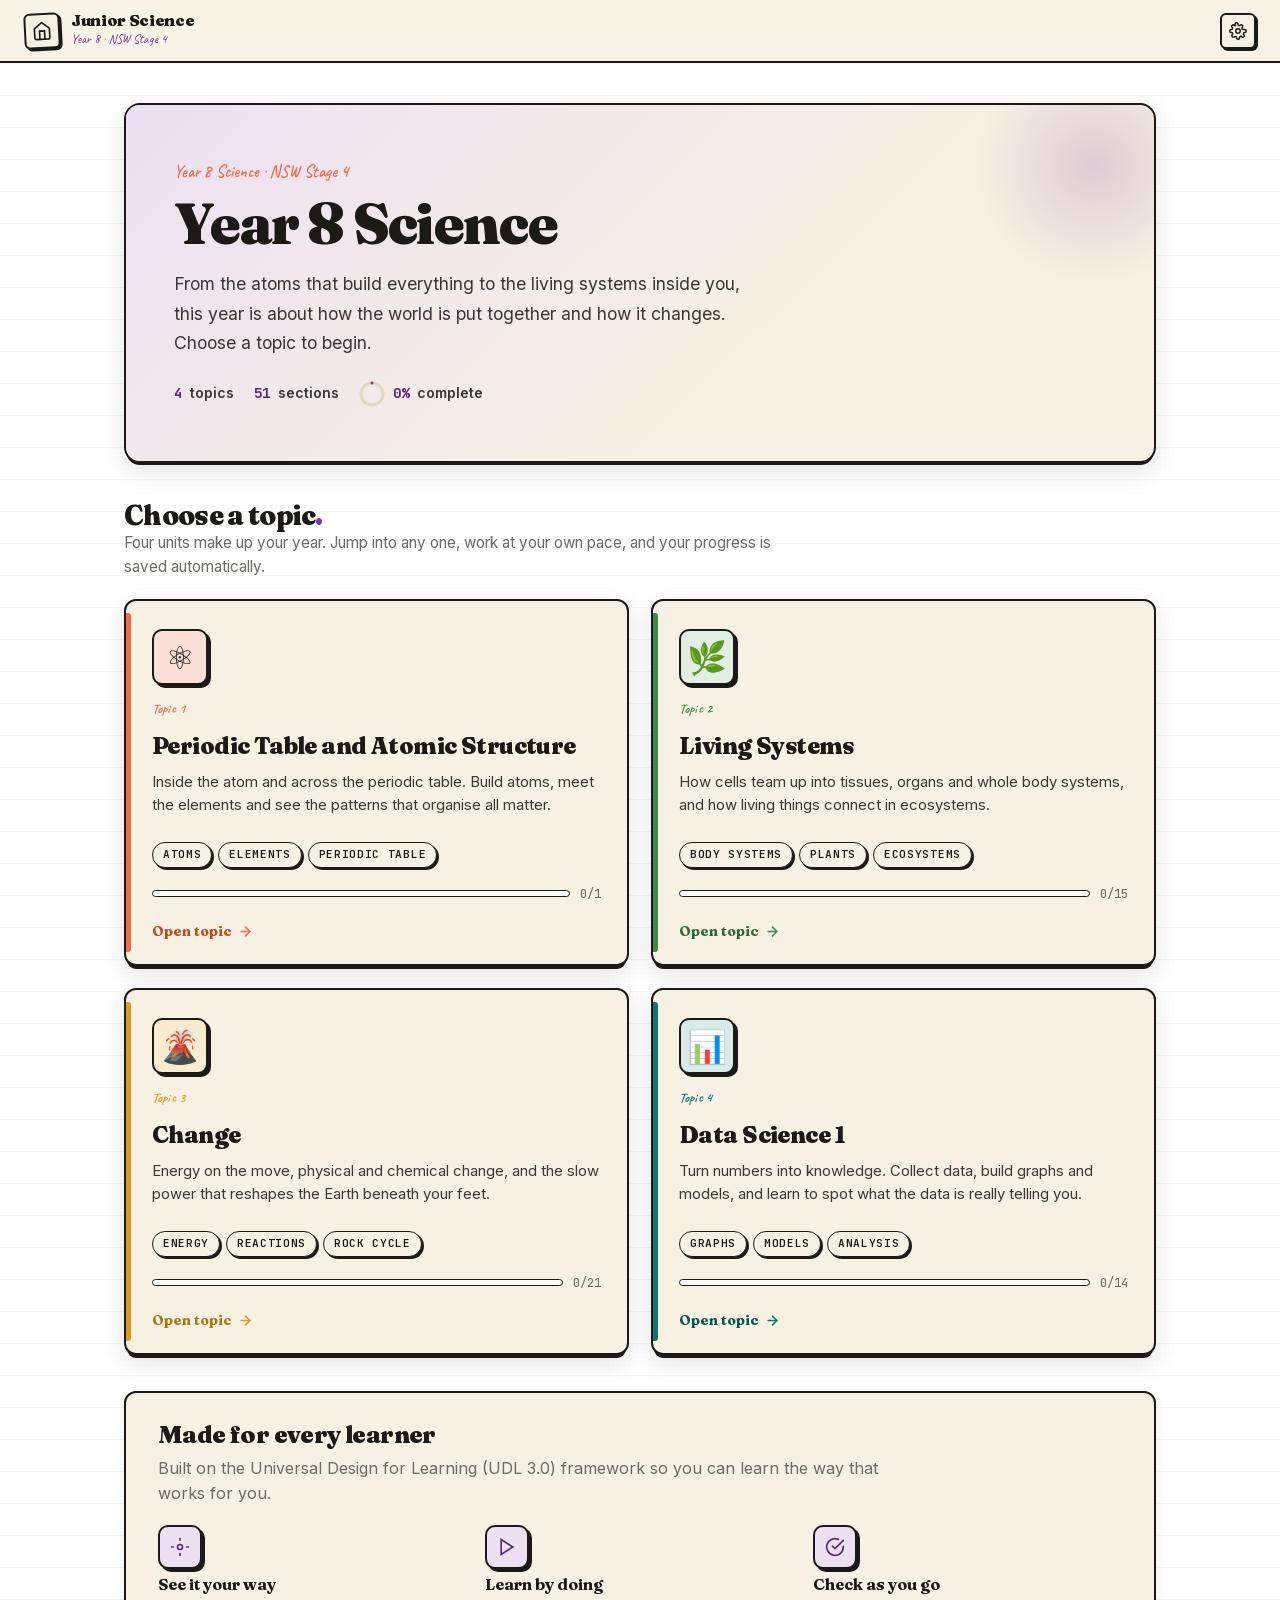
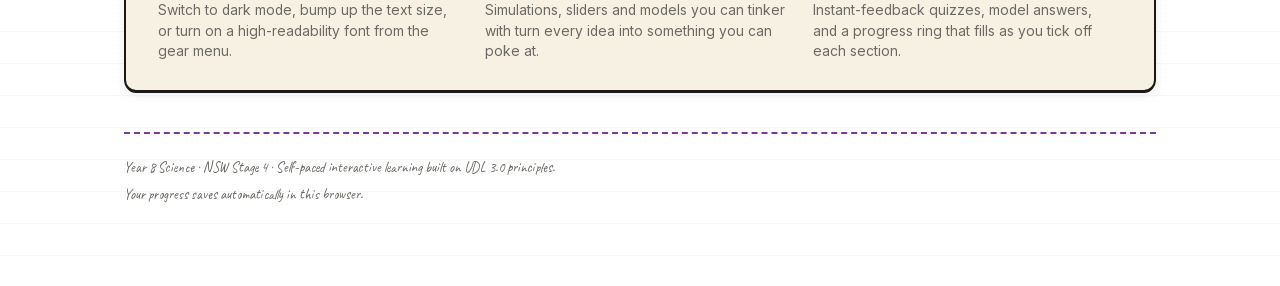
==== index.html @ d779d8b1 "Add search, end-of-topic review, progress codes, and self-hosted fonts - In-topic search (section to" ====
<!doctype html>
<html lang="en" data-theme="light" data-size="md" data-dyslexic="false">
<head>
  <meta charset="utf-8"/>
  <meta name="viewport" content="width=device-width, initial-scale=1"/>
  <title>Year 8 Science · NSW Stage 4</title>
  <meta name="description" content="Interactive Year 8 Science: Periodic Table and Atomic Structure, Living Systems, Change, and Data Science."/>
  <link rel="stylesheet" href="shared/kit.css"/>
  <link rel="stylesheet" href="shared/hub.css"/>
</head>
<body>
  <div id="root">
  <div id="__loading" style="position:fixed;inset:0;z-index:9000;display:flex;align-items:center;justify-content:center;flex-direction:column;gap:14px;background:#f7f1e3;color:#6b6a64;font-family:-apple-system,BlinkMacSystemFont,'Segoe UI',sans-serif;">
    <div class="__spin" style="width:34px;height:34px;border:3px solid #e3d9bf;border-top-color:#0f766e;border-radius:50%;animation:jsspin .8s linear infinite;"></div>
    <div style="font-size:15px;">Getting your science ready…</div>
    <style>@keyframes jsspin{to{transform:rotate(360deg)}}@media (prefers-reduced-motion:reduce){.__spin{animation:none!important}}</style>
  </div>
  </div>
  <script src="shared/vendor/react.production.min.js"></script>
  <script src="shared/vendor/react-dom.production.min.js"></script>
  <script src="shared/vendor/babel.min.js"></script>
  <script type="text/babel" src="shared/kit.jsx"></script>
  <script type="text/babel" src="shared/hub.jsx"></script>
  <script type="text/babel">
    mountYearHub({
      year: 8, stage: 4, accent: "violet",
      schoolTitle: "Junior Science", syllabus: "NSW Stage 4",
      title: "Year 8 Science",
      lede: "From the atoms that build everything to the living systems inside you, this year is about how the world is put together and how it changes. Choose a topic to begin.",
      topics: [
        { n: 1, kicker: "Topic 1", emoji: "⚛️", title: "Periodic Table and Atomic Structure", accent: "orange",
          blurb: "Inside the atom and across the periodic table. Build atoms, meet the elements and see the patterns that organise all matter.",
          tags: ["Atoms", "Elements", "Periodic table"], href: "periodic-table/",
          storageKey: "y8.periodictable", points: ["done"] },
        { n: 2, kicker: "Topic 2", emoji: "🌿", title: "Living Systems", accent: "emerald",
          blurb: "How cells team up into tissues, organs and whole body systems, and how living things connect in ecosystems.",
          tags: ["Body systems", "Plants", "Ecosystems"], href: "living-systems/",
          storageKey: "y8.livingsystems", points: ["5.1.1","5.1.2","5.1.3","5.1.4","5.1.5","5.1.6","5.2.1","5.2.2","5.3.1","5.3.2","5.3.3","5.3.4","5.3.5","5.3.6","5.4.1"] },
        { n: 3, kicker: "Topic 3", emoji: "🌋", title: "Change", accent: "amber",
          blurb: "Energy on the move, physical and chemical change, and the slow power that reshapes the Earth beneath your feet.",
          tags: ["Energy", "Reactions", "Rock cycle"], href: "change/",
          storageKey: "y8.change", points: ["7.1.1","7.1.2","7.1.3","7.1.4","7.1.5","7.1.6","7.1.7","7.2.1","7.2.2","7.2.3","7.2.4","7.3.1","7.3.2","7.3.3","7.3.4","7.3.5","7.3.6","7.3.7","7.3.8","7.3.9","7.4.1"] },
        { n: 4, kicker: "Topic 4", emoji: "📊", title: "Data Science 1", accent: "teal",
          blurb: "Turn numbers into knowledge. Collect data, build graphs and models, and learn to spot what the data is really telling you.",
          tags: ["Graphs", "Models", "Analysis"], href: "data-science/",
          storageKey: "y8.datascience", points: ["8.1.1","8.1.2","8.1.3","8.2.1","8.2.2","8.2.3","8.2.4","8.3.1","8.3.2","8.4.1","8.4.2","8.4.3","8.4.4","8.5.1"] },
      ],
    });
  </script>
  <noscript>
    <div style="position:fixed;inset:0;z-index:99998;display:flex;align-items:center;justify-content:center;text-align:center;padding:24px;background:#f7f1e3;color:#1b1a17;font-family:-apple-system,BlinkMacSystemFont,'Segoe UI',sans-serif;">
      This page needs JavaScript turned on to work. Please enable JavaScript in your browser settings and reload.
    </div>
  </noscript>
  <div id="__loadfail" style="display:none;position:fixed;inset:0;z-index:99999;align-items:center;justify-content:center;flex-direction:column;gap:10px;text-align:center;padding:24px;background:#f7f1e3;color:#1b1a17;font-family:-apple-system,BlinkMacSystemFont,'Segoe UI',sans-serif;">
    <div style="font-size:34px;">🔌</div>
    <div style="font-size:18px;font-weight:700;">This page didn't finish loading</div>
    <div style="max-width:430px;font-size:14px;color:#6b6a64;">Check your internet connection and refresh. If you're on the school network and it still won't load, let your teacher know.</div>
    <button onclick="location.reload()" style="margin-top:6px;padding:10px 18px;border-radius:999px;border:1.5px solid #1b1a17;background:#0f766e;color:#fff;font-weight:600;font-size:14px;cursor:pointer;">Refresh</button>
  </div>
  <script>
    /* If nothing has rendered into the app root after 12s (e.g. a script was
       blocked or failed to download), show a friendly failure message instead
       of a blank white screen. */
    (function(){
      setTimeout(function(){
        if(document.getElementById('__loading') && !window.__mounted){
          var f=document.getElementById('__loadfail'); if(f) f.style.display='flex';
        }
      },12000);
    })();
  </script>
</body>
</html>
---- shared/kit.css ----
/* ============================================================
   Junior Science -- Shared Topic Framework
   Design system + components for all topic apps
   Playful lab notebook aesthetic: Fraunces/Inter/Caveat,
   paper textures, sketch cards, hard offset shadows.
   UDL 3.0: themeable, resizable, dyslexia-friendly, dark mode.
   ============================================================ */

:root {
  /* Surfaces (warm paper) */
  --bg:            #ffffff;
  --bg-2:          #f3ece0;
  --paper:         #f7f1e3;
  --card:          #f7f1e3;
  --border:        #e3d9bf;
  --border-strong: #1b1a17;

  /* Ink */
  --ink:           #1b1a17;
  --ink-2:         #3a3833;
  --ink-muted:     #6b6a64;

  /* Named palette -- mapped to notebook accent families
     orange  -> coral family
     amber   -> mustard family
     teal    -> teal family
     blue    -> sky family
     purple  -> plum family
     violet  -> plum (deep/shifted)
     green   -> green family
     emerald -> green (shifted)
     pink    -> coral (light)
     red     -> warn family
     cyan    -> teal (lighter)
     lime    -> green (lighter)
     slate   -> ink/muted family */
  --orange:       #ef6b4b;  --orange-deep:  #c4471c;  --orange-soft:  #fce0d8;
  --amber:        #d99e1e;  --amber-deep:   #a8780f;  --amber-soft:   #f7ecd0;
  --teal:         #0f766e;  --teal-deep:    #0a574f;  --teal-soft:    #d9ebe8;
  --blue:         #4b7bc9;  --blue-deep:    #34589c;  --blue-soft:    #e0e8f5;
  --purple:       #7a3a9b;  --purple-deep:  #5d2a78;  --purple-soft:  #ece0f2;
  --violet:       #7a3a9b;  --violet-deep:  #5d2a78;  --violet-soft:  #ece0f2;
  --green:        #3f8a4a;  --green-deep:   #2e6837;  --green-soft:   #e0efe2;
  --emerald:      #3f8a4a;  --emerald-deep: #2e6837;  --emerald-soft: #e0efe2;
  --pink:         #ef6b4b;  --pink-deep:    #c4471c;  --pink-soft:    #fce0d8;
  --red:          #c4471c;  --red-deep:     #943310;  --red-soft:     #fce0d8;
  --cyan:         #0f766e;  --cyan-deep:    #0a574f;  --cyan-soft:    #d9ebe8;
  --lime:         #3f8a4a;  --lime-deep:    #2e6837;  --lime-soft:    #e0efe2;
  --slate:        #6b6a64;  --slate-deep:   #3a3833;  --slate-soft:   #ede4cc;

  /* Topic accent -- overridden per app via [data-accent] */
  --accent:      var(--blue);
  --accent-deep: var(--blue-deep);
  --accent-soft: var(--blue-soft);
  /* --accent-mid / --surface: referenced by content.jsx SVG interactives.
     --accent-mid is re-declared in every accent preset below so it tracks the
     active accent; this :root entry is the default fallback. */
  --accent-mid:  color-mix(in srgb, var(--accent) 55%, var(--accent-soft));
  --surface:     var(--card);

  /* Typography */
  --font-display: 'Fraunces', Georgia, serif;
  --font-body:    'Inter', system-ui, sans-serif;
  --font-hand:    'Caveat', cursive;
  --font-mono:    'JetBrains Mono', 'SF Mono', Menlo, monospace;
  --text-scale: 1;

  /* Radii */
  --r-sm: 6px; --r: 10px; --r-lg: 12px; --r-xl: 16px;

  /* Shadows -- hard offset notebook style */
  --shadow-1: 0 2px 0 -1px #1b1a17, 0 3px 10px rgba(27,26,23,0.08);
  --shadow-2: 0 4px 0 -2px #1b1a17, 0 8px 22px rgba(27,26,23,0.12);
  --shadow-3: 0 12px 0 -6px #1b1a17, 0 24px 60px rgba(0,0,0,0.30);
}

/* ---- Per-topic accent presets ---- */
[data-accent="orange"]  { --accent: var(--orange);  --accent-deep: var(--orange-deep);  --accent-soft: var(--orange-soft); }
[data-accent="amber"]   { --accent: var(--amber);   --accent-deep: var(--amber-deep);   --accent-soft: var(--amber-soft); }
[data-accent="teal"]    { --accent: var(--teal);    --accent-deep: var(--teal-deep);    --accent-soft: var(--teal-soft); }
[data-accent="blue"]    { --accent: var(--blue);    --accent-deep: var(--blue-deep);    --accent-soft: var(--blue-soft); }
[data-accent="purple"]  { --accent: var(--purple);  --accent-deep: var(--purple-deep);  --accent-soft: var(--purple-soft); }
[data-accent="violet"]  { --accent: var(--violet);  --accent-deep: var(--violet-deep);  --accent-soft: var(--violet-soft); }
[data-accent="green"]   { --accent: var(--green);   --accent-deep: var(--green-deep);   --accent-soft: var(--green-soft); }
[data-accent="emerald"] { --accent: var(--emerald); --accent-deep: var(--emerald-deep); --accent-soft: var(--emerald-soft); }
[data-accent="pink"]    { --accent: var(--pink);    --accent-deep: var(--pink-deep);    --accent-soft: var(--pink-soft); }
[data-accent="red"]     { --accent: var(--red);     --accent-deep: var(--red-deep);     --accent-soft: var(--red-soft); }
[data-accent="cyan"]    { --accent: var(--cyan);    --accent-deep: var(--cyan-deep);    --accent-soft: var(--cyan-soft); }
[data-accent="lime"]    { --accent: var(--lime);    --accent-deep: var(--lime-deep);    --accent-soft: var(--lime-soft); }

.accent-orange  { --accent: var(--orange);  --accent-deep: var(--orange-deep);  --accent-soft: var(--orange-soft); }
.accent-amber   { --accent: var(--amber);   --accent-deep: var(--amber-deep);   --accent-soft: var(--amber-soft); }
.accent-teal    { --accent: var(--teal);    --accent-deep: var(--teal-deep);    --accent-soft: var(--teal-soft); }
.accent-blue    { --accent: var(--blue);    --accent-deep: var(--blue-deep);    --accent-soft: var(--blue-soft); }
.accent-purple  { --accent: var(--purple);  --accent-deep: var(--purple-deep);  --accent-soft: var(--purple-soft); }
.accent-violet  { --accent: var(--violet);  --accent-deep: var(--violet-deep);  --accent-soft: var(--violet-soft); }
.accent-green   { --accent: var(--green);   --accent-deep: var(--green-deep);   --accent-soft: var(--green-soft); }
.accent-emerald { --accent: var(--emerald); --accent-deep: var(--emerald-deep); --accent-soft: var(--emerald-soft); }
.accent-pink    { --accent: var(--pink);    --accent-deep: var(--pink-deep);    --accent-soft: var(--pink-soft); }
.accent-red     { --accent: var(--red);     --accent-deep: var(--red-deep);     --accent-soft: var(--red-soft); }
.accent-cyan    { --accent: var(--cyan);    --accent-deep: var(--cyan-deep);    --accent-soft: var(--cyan-soft); }
.accent-lime    { --accent: var(--lime);    --accent-deep: var(--lime-deep);    --accent-soft: var(--lime-soft); }
.accent-slate   { --accent: var(--slate);   --accent-deep: var(--slate-deep);   --accent-soft: var(--slate-soft); }

/* --accent-mid per accent: a mid tone between accent and accent-soft.
   Re-declared per accent so SVG interactives (var(--accent-mid)) track the
   active topic/section accent rather than the default. */
[data-accent="orange"],  .accent-orange  { --accent-mid: color-mix(in srgb, var(--orange) 55%,  var(--orange-soft)  45%); }
[data-accent="amber"],   .accent-amber   { --accent-mid: color-mix(in srgb, var(--amber) 55%,   var(--amber-soft)   45%); }
[data-accent="teal"],    .accent-teal    { --accent-mid: color-mix(in srgb, var(--teal) 55%,    var(--teal-soft)    45%); }
[data-accent="blue"],    .accent-blue    { --accent-mid: color-mix(in srgb, var(--blue) 55%,    var(--blue-soft)    45%); }
[data-accent="purple"],  .accent-purple  { --accent-mid: color-mix(in srgb, var(--purple) 55%,  var(--purple-soft)  45%); }
[data-accent="violet"],  .accent-violet  { --accent-mid: color-mix(in srgb, var(--violet) 55%,  var(--violet-soft)  45%); }
[data-accent="green"],   .accent-green   { --accent-mid: color-mix(in srgb, var(--green) 55%,   var(--green-soft)   45%); }
[data-accent="emerald"], .accent-emerald { --accent-mid: color-mix(in srgb, var(--emerald) 55%, var(--emerald-soft) 45%); }
[data-accent="pink"],    .accent-pink    { --accent-mid: color-mix(in srgb, var(--pink) 55%,    var(--pink-soft)    45%); }
[data-accent="red"],     .accent-red     { --accent-mid: color-mix(in srgb, var(--red) 55%,     var(--red-soft)     45%); }
[data-accent="cyan"],    .accent-cyan    { --accent-mid: color-mix(in srgb, var(--cyan) 55%,    var(--cyan-soft)    45%); }
[data-accent="lime"],    .accent-lime    { --accent-mid: color-mix(in srgb, var(--lime) 55%,    var(--lime-soft)    45%); }
[data-accent="slate"],   .accent-slate   { --accent-mid: color-mix(in srgb, var(--slate) 55%,   var(--slate-soft)   45%); }

/* ---- Dark mode (warm, not blue-grey) ---- */
[data-theme="dark"] {
  --bg:            #211d17;
  --bg-2:          #2a2620;
  --paper:         #2f2a22;
  --card:          #2f2a22;
  --border:        #463f33;
  --border-strong: #f3ecdd;
  --ink:           #f3ecdd;
  --ink-2:         #d9d0bf;
  --ink-muted:     #a59c8a;
  --shadow-1: 0 2px 0 -1px rgba(0,0,0,0.5), 0 3px 10px rgba(0,0,0,0.4);
  --shadow-2: 0 4px 0 -2px rgba(0,0,0,0.5), 0 8px 22px rgba(0,0,0,0.5);
  --shadow-3: 0 12px 0 -6px rgba(0,0,0,0.5), 0 24px 60px rgba(0,0,0,0.55);
}

/* ---- Text size (UDL) ---- */
[data-size="sm"] { --text-scale: 0.92; }
[data-size="md"] { --text-scale: 1; }
[data-size="lg"] { --text-scale: 1.14; }
[data-size="xl"] { --text-scale: 1.28; }

/* ---- Dyslexia-friendly font (UDL) ---- */
[data-dyslexic="true"] {
  --font-body:    "Atkinson Hyperlegible", "Verdana", system-ui, sans-serif;
  --font-display: "Atkinson Hyperlegible", "Verdana", system-ui, sans-serif;
}

/* ============================================================ Base */
* { box-sizing: border-box; }
html, body {
  margin: 0; padding: 0;
  background-color: var(--bg);
  background-image:
    radial-gradient(circle at 0 0, rgba(0,0,0,0.025) 1px, transparent 1.5px),
    repeating-linear-gradient(0deg, rgba(15,118,110,0.05) 0 1px, transparent 1px 32px);
  background-size: 4px 4px, 100% 32px;
  color: var(--ink);
  font-family: var(--font-body);
  font-size: calc(16px * var(--text-scale));
  line-height: 1.6;
  -webkit-font-smoothing: antialiased;
  text-rendering: optimizeLegibility;
}
h1,h2,h3,h4 { font-family: var(--font-display); font-weight: 700; line-height: 1.18; letter-spacing: -0.02em; margin: 0; }
h1 { font-size: 2.5em; font-weight: 800; } h2 { font-size: 1.9em; } h3 { font-size: 1.35em; }
h4 { font-size: 1.08em; font-family: var(--font-body); font-weight: 700; letter-spacing: 0; }
p { margin: 0 0 0.85em; max-width: 72ch; text-wrap: pretty; }
a { color: var(--accent-deep); }
button { font-family: inherit; font-size: inherit; cursor: pointer; }
code, .mono { font-family: var(--font-mono); }
.formula { font-family: var(--font-mono); font-weight: 600; }
.formula sub, sub.f { font-size: 0.7em; }
img { max-width: 100%; }
::selection { background: var(--accent-soft); color: var(--ink); }
:focus-visible { outline: 2.5px solid var(--accent); outline-offset: 2px; border-radius: 4px; }

/* ============================================================ App shell (topbar layout) */
.app { min-height: 100vh; display: flex; flex-direction: column; }

.topbar {
  position: sticky; top: 0; z-index: 40;
  display: flex; align-items: center; gap: 16px;
  padding: 10px 22px;
  background: var(--bg);
  border-bottom: 1.5px solid var(--ink);
}
.brand { display: flex; align-items: center; gap: 11px; }
.brand-mark {
  width: 38px; height: 38px;
  border-radius: 8px;
  border: 2px solid var(--ink);
  display: flex; align-items: center; justify-content: center;
  background: #d99e1e;
  color: var(--ink);
  font-family: var(--font-display);
  font-weight: 800;
  flex-shrink: 0;
  transform: rotate(-3deg);
  transition: transform 140ms cubic-bezier(.34,1.56,.5,1);
}
.brand-mark:hover { transform: rotate(-6deg) scale(1.06); }
.brand-title { font-family: var(--font-display); font-size: 1.12rem; font-weight: 700; line-height: 1.05; }
.brand-sub { font-family: var(--font-hand); font-size: 0.95rem; color: #ef6b4b; letter-spacing: 0; text-transform: none; }

.tabs { display: flex; gap: 4px; align-items: center; flex: 1; overflow-x: auto; scrollbar-width: none; }
.tabs::-webkit-scrollbar { display: none; }
.tab {
  display: flex; align-items: center; gap: 7px;
  padding: 7px 13px; border-radius: 999px; border: 1px solid transparent;
  background: transparent; color: var(--ink-2); white-space: nowrap;
  font-size: 0.86rem; font-weight: 500; transition: all 120ms;
}
.tab:hover { background: var(--bg-2); color: var(--ink); }
.tab.active {
  background: var(--card); color: var(--ink);
  box-shadow: var(--shadow-1);
  border: 1.5px solid var(--ink);
  font-weight: 600;
}
.tab .tab-id { font-family: var(--font-mono); font-size: 0.72rem; opacity: 0.7; }
.tab.active .tab-id { color: var(--accent-deep); opacity: 1; }
.tab .tab-progress { font-size: 0.68rem; font-variant-numeric: tabular-nums; color: var(--ink-muted); background: var(--bg-2); padding: 1px 6px; border-radius: 6px; }

.topbar-actions { display: flex; align-items: center; gap: 8px; position: relative; }
.icon-btn {
  width: 38px; height: 38px; border-radius: 10px; border: 1.5px solid var(--ink);
  background: var(--card); color: var(--ink-2);
  display: flex; align-items: center; justify-content: center; transition: all 120ms;
}
.icon-btn:hover { color: var(--ink); box-shadow: var(--shadow-1); transform: translateY(-1px); }

.progress-chip { display: flex; align-items: center; gap: 7px; padding: 4px 10px 4px 5px; border-radius: 999px; background: var(--card); border: 1.5px solid var(--ink); }
.progress-ring { display: flex; }
.progress-text { font-size: 0.78rem; font-weight: 600; font-variant-numeric: tabular-nums; color: var(--ink-2); }

/* Settings popover */
.settings-pop {
  position: absolute; top: calc(100% + 10px); right: 0; z-index: 60;
  background: var(--card);
  border: 2px solid var(--ink);
  border-radius: var(--r-lg);
  box-shadow: var(--shadow-3);
  padding: 14px; width: 290px;
  display: flex; flex-direction: column; gap: 12px;
}
.settings-row { display: flex; align-items: center; justify-content: space-between; gap: 10px; }
.settings-row > label { font-size: 0.86rem; color: var(--ink-2); font-weight: 500; }
.seg { display: flex; gap: 2px; background: var(--bg-2); padding: 3px; border-radius: 999px; }
.seg button { border: none; background: transparent; color: var(--ink-2); padding: 5px 11px; border-radius: 999px; font-size: 0.82rem; font-weight: 600; }
.seg button.on { background: var(--card); color: var(--ink); box-shadow: var(--shadow-1); }
.ghost-btn { border: 1.5px solid var(--ink); background: var(--card); color: var(--ink-2); padding: 6px 12px; border-radius: var(--r-sm); font-weight: 600; font-size: 0.82rem; }
.ghost-btn:hover { color: var(--ink); }
.danger-btn { border: 1px solid var(--red-soft); background: var(--red-soft); color: var(--red-deep); padding: 6px 12px; border-radius: var(--r-sm); font-weight: 600; font-size: 0.82rem; }

/* Mobile menu */
.mobile-only { display: none; }
.mobile-drawer { position: fixed; inset: 0; z-index: 70; background: rgba(27,26,23,0.45); display: flex; justify-content: flex-end; }
.mobile-drawer-inner { width: min(320px, 84vw); background: var(--bg); height: 100%; padding: 18px; display: flex; flex-direction: column; gap: 6px; overflow-y: auto; box-shadow: var(--shadow-3); }
.mobile-tab { display: flex; align-items: center; gap: 10px; padding: 12px 14px; border-radius: 12px; border: 1.5px solid var(--ink); background: var(--card); color: var(--ink-2); text-align: left; font-weight: 600; }
.mobile-tab.active { border-color: var(--accent); color: var(--ink); }
.mobile-tab .tab-id { font-family: var(--font-mono); font-size: 0.78rem; color: var(--accent-deep); }
.mobile-tab .tab-label { flex: 1; }

/* ============================================================ Main / content */
.main-scroll { flex: 1; }
.content-wrap { max-width: 1000px; margin: 0 auto; padding: 28px 24px 80px; }

/* ============================================================ Topic header */
.topic-head {
  position: relative; overflow: hidden;
  background: var(--card);
  border: 2px solid var(--ink);
  border-radius: var(--r-lg);
  box-shadow: var(--shadow-2);
  padding: 32px 36px; margin-bottom: 28px;
}
.topic-head::after { content: none; }
.topic-head .eyebrow {
  font-family: var(--font-hand);
  font-size: 1.3rem;
  letter-spacing: 0;
  text-transform: none;
  color: #ef6b4b;
  font-weight: 700;
}
.topic-head h1 { margin: 6px 0 10px; max-width: 20ch; position: relative; font-weight: 800; }
.topic-head .lead { font-size: 1.12rem; color: var(--ink-2); max-width: 60ch; position: relative; }

/* ============================================================ Dot points (lesson sections) */
.dot-point {
  background: var(--card);
  border: 2px solid var(--ink);
  border-radius: var(--r-lg);
  padding: 26px 30px; margin-bottom: 22px;
  box-shadow: var(--shadow-2);
  scroll-margin-top: 84px;
}
.dp-header { display: flex; align-items: flex-start; gap: 14px; padding-bottom: 14px; margin-bottom: 16px; border-bottom: 1px solid var(--border); }
.dp-id { font-family: var(--font-mono); font-size: 0.82rem; font-weight: 600; color: var(--accent-deep); background: var(--accent-soft); padding: 4px 9px; border-radius: 8px; flex-shrink: 0; margin-top: 4px; }
.dp-title { flex: 1; font-size: 1.3rem; }
.dp-check {
  width: 30px; height: 30px; border-radius: 50%;
  border: 2px solid var(--border-strong);
  background: var(--card); color: white;
  display: flex; align-items: center; justify-content: center; flex-shrink: 0;
  transition: all 140ms cubic-bezier(.34,1.56,.5,1);
}
.dp-check:hover { border-color: var(--accent); transform: scale(1.08); }
.dp-check.done { background: var(--green); border-color: var(--ink); }
.dp-body > *:last-child { margin-bottom: 0; }

/* ============================================================ Callouts */
.callout {
  background: var(--card);
  border: 2px solid var(--ink);
  border-left: 8px solid var(--ink);
  border-radius: 0 var(--r) var(--r) 0;
  box-shadow: var(--shadow-1);
  padding: 14px 18px; margin: 16px 0;
}
.callout h4 {
  margin: 0 0 4px;
  font-family: var(--font-hand);
  font-size: 1.15rem;
  color: var(--ink);
}
.callout.tip {
  border-color: var(--teal-deep);
  border-left-color: var(--teal-deep);
  background: var(--teal-soft);
}
.callout.tip h4 { color: var(--teal-deep); }
.callout.warn {
  border-color: var(--orange-deep);
  border-left-color: var(--orange-deep);
  background: var(--orange-soft);
}
.callout.warn h4 { color: var(--orange-deep); }
.callout.fact {
  border-color: var(--purple-deep);
  border-left-color: var(--purple-deep);
  background: var(--purple-soft);
}
.callout.fact h4 { color: var(--purple-deep); }
.callout.key {
  border-color: var(--accent-deep);
  border-left-color: var(--accent-deep);
  background: var(--accent-soft);
}
.callout.key h4 { color: var(--accent-deep); }
.callout.success {
  border-color: var(--green-deep);
  border-left-color: var(--green-deep);
  background: var(--green-soft);
}
.callout.success h4 { color: var(--green-deep); }
[data-theme="dark"] .callout { background: rgba(255,255,255,0.04); }

/* ============================================================ Glossary terms */
.term { border-bottom: 1.5px dashed var(--accent-deep); cursor: help; position: relative; color: inherit;
  /* rendered as a <button> for keyboard + touch access -- reset to inline text */
  display: inline; border-top: none; border-left: none; border-right: none; background: none; padding: 0; font: inherit; }
.term:hover { color: var(--accent-deep); }
.term-pop { position: absolute; bottom: calc(100% + 8px); left: 50%; transform: translateX(-50%); background: var(--ink); color: var(--paper); padding: 10px 14px; border-radius: 10px; font-size: 0.82rem; min-width: 200px; max-width: 280px; z-index: 50; line-height: 1.45; box-shadow: var(--shadow-2); pointer-events: none; opacity: 0; transition: opacity 100ms; font-family: var(--font-body); font-weight: 400; }
.term-pop::after { content: ""; position: absolute; top: 100%; left: 50%; transform: translateX(-50%); border: 5px solid transparent; border-top-color: var(--ink); }
.term:hover .term-pop, .term:focus .term-pop, .term.show .term-pop { opacity: 1; }

/* ============================================================ Tables */
.data-table, .dp-body table { width: 100%; border-collapse: collapse; margin: 16px 0; font-size: 0.93rem; }
.dp-body th, .dp-body td, .data-table th, .data-table td { padding: 10px 14px; text-align: left; border-bottom: 1px solid var(--border); }
.dp-body th, .data-table th { background: var(--bg-2); font-family: var(--font-display); font-weight: 700; border-bottom: 2px solid var(--ink); }
.dp-body tbody tr:hover td { background: var(--bg-2); }

/* ============================================================ Figures */
.figure { margin: 18px 0; text-align: center; }
.figure img {
  border-radius: var(--r);
  border: 2px solid var(--ink);
  box-shadow: var(--shadow-2);
}
.figure-caption { font-family: var(--font-hand); font-size: 1rem; color: var(--ink-muted); margin-top: 8px; text-align: center; }

/* ============================================================ Chips / pills / buttons */
.chip {
  display: inline-flex; align-items: center; gap: 6px;
  padding: 4px 11px; border-radius: 999px;
  background: var(--bg-2); color: var(--ink-2);
  font-size: 0.78rem; font-weight: 600;
  border: 1.5px solid var(--ink);
  box-shadow: 2px 2px 0 var(--ink);
}
.chip.ok { background: var(--green-soft); color: var(--green-deep); }
.chip.info { background: var(--teal-soft); color: var(--teal-deep); }
.chip.warn { background: var(--orange-soft); color: var(--orange-deep); }
.chip.accent { background: var(--accent-soft); color: var(--accent-deep); }

.btn {
  display: inline-flex; align-items: center; gap: 8px;
  padding: 10px 18px; border-radius: 999px;
  border: 1.5px solid var(--ink);
  background: var(--card); color: var(--ink);
  font-weight: 600; font-size: 0.92rem;
  transition: transform 100ms, box-shadow 120ms;
  text-decoration: none;
}
.btn:hover { box-shadow: var(--shadow-2); transform: translateY(-1px); }
.btn-primary { background: var(--ink); color: var(--bg); border-color: var(--ink); }
.btn-accent { background: var(--accent); color: white; border: 1.5px solid var(--ink); }
.btn-accent:hover { background: var(--accent-deep); }
.btn-ghost { background: transparent; border-color: transparent; }
.btn-ghost:hover { background: var(--bg-2); box-shadow: none; transform: none; }
.btn-sm { padding: 6px 13px; font-size: 0.82rem; }
.btn:disabled { opacity: 0.45; cursor: not-allowed; }

.card {
  background: var(--card);
  border: 2px solid var(--ink);
  border-radius: var(--r);
  padding: 18px;
  box-shadow: var(--shadow-2);
}

/* ============================================================ Interactive surface */
.interactive {
  position: relative;
  background: var(--card);
  border: 2px solid var(--ink);
  border-radius: var(--r-lg);
  box-shadow: var(--shadow-2);
  padding: 22px; margin: 20px 0;
}
.interactive-label { display: inline-flex; align-items: center; gap: 6px; font-size: 0.64rem; letter-spacing: 0.14em; text-transform: uppercase; font-weight: 700; color: white; background: var(--accent-deep); padding: 3px 10px; border-radius: 999px; margin-bottom: 4px; }
.interactive-label::before { content: ""; width: 6px; height: 6px; border-radius: 50%; background: white; box-shadow: 0 0 0 2px rgba(255,255,255,0.35); }
.interactive-title { font-family: var(--font-display); font-size: 1.2rem; margin: 6px 0 2px; font-weight: 700; }
.interactive-sub { font-size: 0.9rem; color: var(--ink-muted); margin-bottom: 14px; }

/* Controls */
.ctrl-row { display: flex; flex-wrap: wrap; gap: 14px; align-items: center; margin: 10px 0; }
.ctrl { display: flex; flex-direction: column; gap: 4px; min-width: 140px; }
.ctrl label { font-size: 0.78rem; font-weight: 600; color: var(--ink-2); display: flex; justify-content: space-between; gap: 8px; }
.ctrl label .val { font-family: var(--font-mono); color: var(--accent-deep); }
input[type="range"] { -webkit-appearance: none; appearance: none; width: 100%; height: 6px; border-radius: 999px; background: var(--bg-2); outline: none; accent-color: var(--accent); }
input[type="range"]::-webkit-slider-thumb { -webkit-appearance: none; width: 20px; height: 20px; border-radius: 50%; background: var(--accent); border: 3px solid var(--card); box-shadow: var(--shadow-1); cursor: pointer; transition: transform 100ms; }
input[type="range"]::-webkit-slider-thumb:hover { transform: scale(1.15); }
input[type="range"]::-moz-range-thumb { width: 20px; height: 20px; border-radius: 50%; background: var(--accent); border: 3px solid var(--card); cursor: pointer; }
select, input[type="number"], input[type="text"] { font-family: inherit; font-size: 0.9rem; padding: 8px 12px; border-radius: var(--r-sm); border: 1.5px solid var(--ink); background: var(--card); color: var(--ink); }

.seg-toggle { display: inline-flex; gap: 3px; background: var(--bg-2); padding: 3px; border-radius: 11px; flex-wrap: wrap; }
.seg-toggle button { border: none; background: transparent; color: var(--ink-2); padding: 7px 13px; border-radius: 9px; font-weight: 600; font-size: 0.85rem; }
.seg-toggle button.on { background: var(--card); color: var(--accent-deep); box-shadow: var(--shadow-1); }

.stat-readout { display: flex; gap: 18px; flex-wrap: wrap; margin: 12px 0; }
.stat {
  background: var(--card);
  border: 2px solid var(--ink);
  border-radius: var(--r);
  box-shadow: var(--shadow-1);
  padding: 12px 16px; min-width: 90px;
}
.stat .stat-val { font-family: var(--font-mono); font-size: 1.5rem; font-weight: 700; color: var(--accent-deep); line-height: 1; }
.stat .stat-label { font-size: 0.72rem; color: var(--ink-muted); text-transform: uppercase; letter-spacing: 0.06em; margin-top: 5px; }

/* ============================================================ Quiz */
.quiz-card {
  margin: 16px 0; padding: 18px;
  border: 2px solid var(--ink);
  border-radius: var(--r);
  background: var(--card);
  box-shadow: var(--shadow-2);
}
.quiz-q { display: flex; gap: 10px; font-weight: 600; margin-bottom: 12px; }
.quiz-q-num { font-family: var(--font-mono); font-size: 0.8rem; color: white; background: var(--accent-deep); width: 24px; height: 24px; border-radius: 50%; display: flex; align-items: center; justify-content: center; flex-shrink: 0; }
.quiz-options { display: flex; flex-direction: column; gap: 8px; }
.quiz-opt { display: flex; align-items: center; gap: 10px; text-align: left; padding: 12px 14px; border-radius: 11px; background: var(--card); border: 1.5px solid var(--border); color: var(--ink); font-size: 0.94rem; transition: all 100ms; }
.quiz-opt:hover:not(:disabled) { border-color: var(--accent); transform: translateX(2px); }
.quiz-opt.correct { border-color: var(--green-deep); background: var(--green-soft); color: var(--green-deep); }
.quiz-opt.wrong { border-color: var(--red); background: var(--red-soft); color: var(--red-deep); }
.quiz-feedback { margin-top: 12px; padding: 12px 14px; border-radius: 11px; background: var(--bg-2); font-size: 0.9rem; }
.response-box { width: 100%; min-height: 90px; resize: vertical; font-family: inherit; font-size: 0.94rem; padding: 12px 14px; border-radius: 11px; border: 1.5px solid var(--ink); background: var(--card); color: var(--ink); margin: 6px 0; }
.reveal-btn { border: 1.5px solid var(--ink); background: var(--bg-2); color: var(--ink-2); padding: 7px 14px; border-radius: var(--r-sm); font-weight: 600; font-size: 0.84rem; }
.reveal-btn:hover { color: var(--ink); }
.model-answer { margin-top: 10px; padding: 12px 14px; border-radius: 11px; background: var(--accent-soft); border-left: 4px solid var(--accent-deep); font-size: 0.9rem; }

/* ============================================================ Drag + drop / sortable */
.drop-zone { border: 2px dashed var(--ink); border-radius: var(--r); padding: 16px; min-height: 80px; background: var(--bg-2); transition: all 100ms; }
.drop-zone.over { border-color: var(--accent); background: var(--accent-soft); }
.drag-chip { display: inline-flex; align-items: center; gap: 6px; padding: 8px 14px; border-radius: 999px; background: var(--card); border: 1.5px solid var(--ink); cursor: grab; font-weight: 600; font-size: 0.9rem; user-select: none; box-shadow: 2px 2px 0 var(--ink); }
.drag-chip:active { cursor: grabbing; }
.drag-chip.placed { opacity: 0.4; }

/* ============================================================ Timeline */
.timeline { display: grid; gap: 14px; margin: 18px 0; }
.tl-step { display: flex; gap: 14px; align-items: flex-start; }
.tl-marker { width: 14px; height: 14px; border-radius: 50%; background: var(--accent); border: 3px solid var(--card); box-shadow: 0 0 0 1.5px var(--accent-deep); flex-shrink: 0; margin-top: 5px; }
.tl-body { flex: 1; }
.tl-year { font-family: var(--font-mono); font-size: 0.82rem; color: var(--accent-deep); font-weight: 600; }

/* ============================================================ Reveal / flip */
.reveal-blur { filter: blur(7px); user-select: none; transition: filter 200ms; cursor: pointer;
  /* rendered as a <button> for keyboard access -- reset to inline text */
  display: inline; border: none; background: none; padding: 0; margin: 0; font: inherit; color: inherit; text-align: inherit; }
.reveal-blur.shown { filter: none; }
.reveal-blur:focus-visible { filter: none; outline: 2.5px solid var(--accent); outline-offset: 2px; }
.progressbar { height: 7px; background: var(--bg-2); border-radius: 99px; overflow: hidden; }
.progressbar > div { height: 100%; background: var(--green); transition: width 240ms; }

/* ============================================================ Tabs (inside content) */
.itabs { display: flex; gap: 4px; border-bottom: 1.5px solid var(--ink); margin-bottom: 14px; flex-wrap: wrap; }
.itab { padding: 8px 14px; border: none; background: transparent; cursor: pointer; color: var(--ink-2); border-bottom: 2px solid transparent; font-weight: 600; font-size: 0.9rem; margin-bottom: -1px; }
.itab.active { color: var(--accent-deep); border-bottom-color: var(--accent); }

/* ============================================================ Question group */
.q-group { margin-top: 22px; }
.q-group-title { display: flex; align-items: center; gap: 10px; margin-bottom: 12px; }
.q-group-title .kicker { font-family: var(--font-mono); font-size: 0.7rem; letter-spacing: 0.08em; text-transform: uppercase; color: var(--ink-muted); font-weight: 600; }

/* ============================================================ Sub-nav (dot point jump) */
.sub-nav {
  display: flex; gap: 6px; flex-wrap: wrap;
  position: sticky; top: 64px; z-index: 30;
  padding: 10px 0;
  background: rgba(247,241,227,0.92);
  margin-bottom: 8px;
}
.sub-nav-btn { font-family: var(--font-mono); font-size: 0.78rem; padding: 5px 10px; border-radius: var(--r-sm); border: 1px solid var(--border); background: var(--card); color: var(--ink-2); font-weight: 600; }
.sub-nav-btn:hover { color: var(--ink); border-color: var(--accent); }
.sub-nav-btn.active { background: var(--accent-soft); color: var(--accent-deep); border-color: var(--accent); }
.sub-nav-btn.done { color: var(--green-deep); }

/* ============================================================ Topic prev/next nav */
.topic-nav { display: flex; justify-content: space-between; gap: 14px; margin-top: 26px; }
.topic-nav-btn {
  display: flex; flex-direction: column; gap: 2px;
  padding: 14px 20px;
  border-radius: var(--r);
  border: 2px solid var(--ink);
  background: var(--card);
  color: var(--ink);
  text-align: left; min-width: 0;
  box-shadow: var(--shadow-2);
  transition: all 120ms;
}
.topic-nav-btn:hover { box-shadow: var(--shadow-3); transform: translateY(-1px); }
.topic-nav-btn.next { text-align: right; align-items: flex-end; }
.topic-nav-dir { font-size: 0.74rem; color: var(--ink-muted); font-weight: 600; }
.topic-nav-id { font-family: var(--font-mono); font-size: 0.8rem; color: var(--accent-deep); }
.topic-nav-label { font-weight: 600; }

/* ============================================================ Glossary modal */
.modal-scrim { position: fixed; inset: 0; z-index: 80; background: rgba(27,26,23,0.45); display: flex; align-items: center; justify-content: center; padding: 20px; }
.modal {
  background: var(--card);
  border: 2px solid var(--ink);
  border-radius: var(--r-lg);
  width: min(560px, 100%); max-height: 80vh;
  display: flex; flex-direction: column;
  box-shadow: var(--shadow-3);
  overflow: hidden;
}
.modal-header { display: flex; align-items: center; justify-content: space-between; padding: 18px 20px; border-bottom: 1.5px solid var(--ink); }
.gloss-search { margin: 14px 20px; padding: 10px 14px; border-radius: 11px; border: 1.5px solid var(--ink); background: var(--card); color: var(--ink); font-size: 0.94rem; }
.gloss-list { overflow-y: auto; padding: 0 20px 20px; }
.gloss-entry { padding: 12px 0; border-bottom: 1px solid var(--border); }
.gloss-entry dt { font-weight: 700; color: var(--accent-deep); }
.gloss-entry dd { margin: 4px 0 0; color: var(--ink-2); font-size: 0.92rem; }

/* Search results */
.search-group-h { font-family: var(--font-mono); font-size: 0.7rem; letter-spacing: 0.08em; text-transform: uppercase; color: var(--ink-muted); font-weight: 600; margin: 6px 0 4px; }
.search-hit { display: flex; align-items: flex-start; gap: 10px; width: 100%; text-align: left; padding: 10px 12px; border-radius: 10px; border: 1.5px solid transparent; background: transparent; color: var(--ink); font-size: 0.95rem; }
.search-hit:hover { background: var(--bg-2); border-color: var(--border); }

/* ============================================================ Footer */
.site-footer { margin-top: 40px; padding-top: 22px; border-top: 1.5px solid var(--ink); font-size: 0.82rem; color: var(--ink-muted); display: flex; flex-direction: column; gap: 6px; }

/* ============================================================ Utility */
.row { display: flex; gap: 12px; flex-wrap: wrap; }
.col { display: flex; flex-direction: column; gap: 12px; }
.grid-2 { display: grid; grid-template-columns: repeat(2, 1fr); gap: 14px; }
.grid-3 { display: grid; grid-template-columns: repeat(3, 1fr); gap: 14px; }
.between { display: flex; justify-content: space-between; align-items: center; gap: 12px; }
.center { display: flex; justify-content: center; align-items: center; }
.muted { color: var(--ink-muted); }
.hidden { display: none !important; }
.spacer { flex: 1; }
.pop-in { animation: popIn 240ms cubic-bezier(.34,1.56,.5,1); }
@keyframes popIn { from { transform: scale(0.9); opacity: 0; } to { transform: scale(1); opacity: 1; } }
.fade-in { animation: fadeIn 200ms ease; }
@keyframes fadeIn { from { opacity: 0; transform: translateY(6px); } to { opacity: 1; transform: none; } }

/* ============================================================ Print (UDL: action/expression) */
@media print {
  .topbar, .sub-nav, .topic-nav, .settings-pop, .icon-btn, .mobile-drawer { display: none !important; }
  .dot-point, .interactive, .quiz-card { break-inside: avoid; box-shadow: none; border-color: #ccc; }
  body { background: white; background-image: none; }
}
@media (prefers-reduced-motion: reduce) {
  * { animation-duration: 0.001ms !important; transition-duration: 0.001ms !important; }
}

/* ============================================================ Responsive */
@media (max-width: 760px) {
  .tabs { display: none; }
  .mobile-only { display: flex; }
  .grid-2, .grid-3 { grid-template-columns: 1fr; }
  .content-wrap { padding: 18px 14px 60px; }
  .topic-head { padding: 24px 20px; }
  .dot-point { padding: 20px 18px; }
}

/* ============================================================
   Self-hosted fonts (privacy: no third-party requests to Google).
   woff2 files live in shared/fonts/. Generated from the same families
   previously loaded from fonts.googleapis.com.
   ============================================================ */
/* latin-ext */
@font-face {
  font-family: 'Atkinson Hyperlegible';
  font-style: normal;
  font-weight: 400;
  font-display: swap;
  src: url("fonts/atkinson-hyperlegible-400-normal-latin-ext.woff2") format('woff2');
  unicode-range: U+0100-02BA, U+02BD-02C5, U+02C7-02CC, U+02CE-02D7, U+02DD-02FF, U+0304, U+0308, U+0329, U+1D00-1DBF, U+1E00-1E9F, U+1EF2-1EFF, U+2020, U+20A0-20AB, U+20AD-20C0, U+2113, U+2C60-2C7F, U+A720-A7FF;
}
/* latin */
@font-face {
  font-family: 'Atkinson Hyperlegible';
  font-style: normal;
  font-weight: 400;
  font-display: swap;
  src: url("fonts/atkinson-hyperlegible-400-normal-latin.woff2") format('woff2');
  unicode-range: U+0000-00FF, U+0131, U+0152-0153, U+02BB-02BC, U+02C6, U+02DA, U+02DC, U+0304, U+0308, U+0329, U+2000-206F, U+20AC, U+2122, U+2191, U+2193, U+2212, U+2215, U+FEFF, U+FFFD;
}
/* latin-ext */
@font-face {
  font-family: 'Atkinson Hyperlegible';
  font-style: normal;
  font-weight: 700;
  font-display: swap;
  src: url("fonts/atkinson-hyperlegible-700-normal-latin-ext.woff2") format('woff2');
  unicode-range: U+0100-02BA, U+02BD-02C5, U+02C7-02CC, U+02CE-02D7, U+02DD-02FF, U+0304, U+0308, U+0329, U+1D00-1DBF, U+1E00-1E9F, U+1EF2-1EFF, U+2020, U+20A0-20AB, U+20AD-20C0, U+2113, U+2C60-2C7F, U+A720-A7FF;
}
/* latin */
@font-face {
  font-family: 'Atkinson Hyperlegible';
  font-style: normal;
  font-weight: 700;
  font-display: swap;
  src: url("fonts/atkinson-hyperlegible-700-normal-latin.woff2") format('woff2');
  unicode-range: U+0000-00FF, U+0131, U+0152-0153, U+02BB-02BC, U+02C6, U+02DA, U+02DC, U+0304, U+0308, U+0329, U+2000-206F, U+20AC, U+2122, U+2191, U+2193, U+2212, U+2215, U+FEFF, U+FFFD;
}
/* cyrillic-ext */
@font-face {
  font-family: 'Caveat';
  font-style: normal;
  font-weight: 400;
  font-display: swap;
  src: url("fonts/caveat-400-normal-cyrillic-ext.woff2") format('woff2');
  unicode-range: U+0460-052F, U+1C80-1C8A, U+20B4, U+2DE0-2DFF, U+A640-A69F, U+FE2E-FE2F;
}
/* cyrillic */
@font-face {
  font-family: 'Caveat';
  font-style: normal;
  font-weight: 400;
  font-display: swap;
  src: url("fonts/caveat-400-normal-cyrillic.woff2") format('woff2');
  unicode-range: U+0301, U+0400-045F, U+0490-0491, U+04B0-04B1, U+2116;
}
/* latin-ext */
@font-face {
  font-family: 'Caveat';
  font-style: normal;
  font-weight: 400;
  font-display: swap;
  src: url("fonts/caveat-400-normal-latin-ext.woff2") format('woff2');
  unicode-range: U+0100-02BA, U+02BD-02C5, U+02C7-02CC, U+02CE-02D7, U+02DD-02FF, U+0304, U+0308, U+0329, U+1D00-1DBF, U+1E00-1E9F, U+1EF2-1EFF, U+2020, U+20A0-20AB, U+20AD-20C0, U+2113, U+2C60-2C7F, U+A720-A7FF;
}
/* latin */
@font-face {
  font-family: 'Caveat';
  font-style: normal;
  font-weight: 400;
  font-display: swap;
  src: url("fonts/caveat-400-normal-latin.woff2") format('woff2');
  unicode-range: U+0000-00FF, U+0131, U+0152-0153, U+02BB-02BC, U+02C6, U+02DA, U+02DC, U+0304, U+0308, U+0329, U+2000-206F, U+20AC, U+2122, U+2191, U+2193, U+2212, U+2215, U+FEFF, U+FFFD;
}
/* cyrillic-ext */
@font-face {
  font-family: 'Caveat';
  font-style: normal;
  font-weight: 500;
  font-display: swap;
  src: url("fonts/caveat-400-normal-cyrillic-ext.woff2") format('woff2');
  unicode-range: U+0460-052F, U+1C80-1C8A, U+20B4, U+2DE0-2DFF, U+A640-A69F, U+FE2E-FE2F;
}
/* cyrillic */
@font-face {
  font-family: 'Caveat';
  font-style: normal;
  font-weight: 500;
  font-display: swap;
  src: url("fonts/caveat-400-normal-cyrillic.woff2") format('woff2');
  unicode-range: U+0301, U+0400-045F, U+0490-0491, U+04B0-04B1, U+2116;
}
/* latin-ext */
@font-face {
  font-family: 'Caveat';
  font-style: normal;
  font-weight: 500;
  font-display: swap;
  src: url("fonts/caveat-400-normal-latin-ext.woff2") format('woff2');
  unicode-range: U+0100-02BA, U+02BD-02C5, U+02C7-02CC, U+02CE-02D7, U+02DD-02FF, U+0304, U+0308, U+0329, U+1D00-1DBF, U+1E00-1E9F, U+1EF2-1EFF, U+2020, U+20A0-20AB, U+20AD-20C0, U+2113, U+2C60-2C7F, U+A720-A7FF;
}
/* latin */
@font-face {
  font-family: 'Caveat';
  font-style: normal;
  font-weight: 500;
  font-display: swap;
  src: url("fonts/caveat-400-normal-latin.woff2") format('woff2');
  unicode-range: U+0000-00FF, U+0131, U+0152-0153, U+02BB-02BC, U+02C6, U+02DA, U+02DC, U+0304, U+0308, U+0329, U+2000-206F, U+20AC, U+2122, U+2191, U+2193, U+2212, U+2215, U+FEFF, U+FFFD;
}
/* cyrillic-ext */
@font-face {
  font-family: 'Caveat';
  font-style: normal;
  font-weight: 600;
  font-display: swap;
  src: url("fonts/caveat-400-normal-cyrillic-ext.woff2") format('woff2');
  unicode-range: U+0460-052F, U+1C80-1C8A, U+20B4, U+2DE0-2DFF, U+A640-A69F, U+FE2E-FE2F;
}
/* cyrillic */
@font-face {
  font-family: 'Caveat';
  font-style: normal;
  font-weight: 600;
  font-display: swap;
  src: url("fonts/caveat-400-normal-cyrillic.woff2") format('woff2');
  unicode-range: U+0301, U+0400-045F, U+0490-0491, U+04B0-04B1, U+2116;
}
/* latin-ext */
@font-face {
  font-family: 'Caveat';
  font-style: normal;
  font-weight: 600;
  font-display: swap;
  src: url("fonts/caveat-400-normal-latin-ext.woff2") format('woff2');
  unicode-range: U+0100-02BA, U+02BD-02C5, U+02C7-02CC, U+02CE-02D7, U+02DD-02FF, U+0304, U+0308, U+0329, U+1D00-1DBF, U+1E00-1E9F, U+1EF2-1EFF, U+2020, U+20A0-20AB, U+20AD-20C0, U+2113, U+2C60-2C7F, U+A720-A7FF;
}
/* latin */
@font-face {
  font-family: 'Caveat';
  font-style: normal;
  font-weight: 600;
  font-display: swap;
  src: url("fonts/caveat-400-normal-latin.woff2") format('woff2');
  unicode-range: U+0000-00FF, U+0131, U+0152-0153, U+02BB-02BC, U+02C6, U+02DA, U+02DC, U+0304, U+0308, U+0329, U+2000-206F, U+20AC, U+2122, U+2191, U+2193, U+2212, U+2215, U+FEFF, U+FFFD;
}
/* cyrillic-ext */
@font-face {
  font-family: 'Caveat';
  font-style: normal;
  font-weight: 700;
  font-display: swap;
  src: url("fonts/caveat-400-normal-cyrillic-ext.woff2") format('woff2');
  unicode-range: U+0460-052F, U+1C80-1C8A, U+20B4, U+2DE0-2DFF, U+A640-A69F, U+FE2E-FE2F;
}
/* cyrillic */
@font-face {
  font-family: 'Caveat';
  font-style: normal;
  font-weight: 700;
  font-display: swap;
  src: url("fonts/caveat-400-normal-cyrillic.woff2") format('woff2');
  unicode-range: U+0301, U+0400-045F, U+0490-0491, U+04B0-04B1, U+2116;
}
/* latin-ext */
@font-face {
  font-family: 'Caveat';
  font-style: normal;
  font-weight: 700;
  font-display: swap;
  src: url("fonts/caveat-400-normal-latin-ext.woff2") format('woff2');
  unicode-range: U+0100-02BA, U+02BD-02C5, U+02C7-02CC, U+02CE-02D7, U+02DD-02FF, U+0304, U+0308, U+0329, U+1D00-1DBF, U+1E00-1E9F, U+1EF2-1EFF, U+2020, U+20A0-20AB, U+20AD-20C0, U+2113, U+2C60-2C7F, U+A720-A7FF;
}
/* latin */
@font-face {
  font-family: 'Caveat';
  font-style: normal;
  font-weight: 700;
  font-display: swap;
  src: url("fonts/caveat-400-normal-latin.woff2") format('woff2');
  unicode-range: U+0000-00FF, U+0131, U+0152-0153, U+02BB-02BC, U+02C6, U+02DA, U+02DC, U+0304, U+0308, U+0329, U+2000-206F, U+20AC, U+2122, U+2191, U+2193, U+2212, U+2215, U+FEFF, U+FFFD;
}
/* vietnamese */
@font-face {
  font-family: 'Fraunces';
  font-style: italic;
  font-weight: 400;
  font-display: swap;
  src: url("fonts/fraunces-400-italic-vietnamese.woff2") format('woff2');
  unicode-range: U+0102-0103, U+0110-0111, U+0128-0129, U+0168-0169, U+01A0-01A1, U+01AF-01B0, U+0300-0301, U+0303-0304, U+0308-0309, U+0323, U+0329, U+1EA0-1EF9, U+20AB;
}
/* latin-ext */
@font-face {
  font-family: 'Fraunces';
  font-style: italic;
  font-weight: 400;
  font-display: swap;
  src: url("fonts/fraunces-400-italic-latin-ext.woff2") format('woff2');
  unicode-range: U+0100-02BA, U+02BD-02C5, U+02C7-02CC, U+02CE-02D7, U+02DD-02FF, U+0304, U+0308, U+0329, U+1D00-1DBF, U+1E00-1E9F, U+1EF2-1EFF, U+2020, U+20A0-20AB, U+20AD-20C0, U+2113, U+2C60-2C7F, U+A720-A7FF;
}
/* latin */
@font-face {
  font-family: 'Fraunces';
  font-style: italic;
  font-weight: 400;
  font-display: swap;
  src: url("fonts/fraunces-400-italic-latin.woff2") format('woff2');
  unicode-range: U+0000-00FF, U+0131, U+0152-0153, U+02BB-02BC, U+02C6, U+02DA, U+02DC, U+0304, U+0308, U+0329, U+2000-206F, U+20AC, U+2122, U+2191, U+2193, U+2212, U+2215, U+FEFF, U+FFFD;
}
/* vietnamese */
@font-face {
  font-family: 'Fraunces';
  font-style: italic;
  font-weight: 700;
  font-display: swap;
  src: url("fonts/fraunces-400-italic-vietnamese.woff2") format('woff2');
  unicode-range: U+0102-0103, U+0110-0111, U+0128-0129, U+0168-0169, U+01A0-01A1, U+01AF-01B0, U+0300-0301, U+0303-0304, U+0308-0309, U+0323, U+0329, U+1EA0-1EF9, U+20AB;
}
/* latin-ext */
@font-face {
  font-family: 'Fraunces';
  font-style: italic;
  font-weight: 700;
  font-display: swap;
  src: url("fonts/fraunces-400-italic-latin-ext.woff2") format('woff2');
  unicode-range: U+0100-02BA, U+02BD-02C5, U+02C7-02CC, U+02CE-02D7, U+02DD-02FF, U+0304, U+0308, U+0329, U+1D00-1DBF, U+1E00-1E9F, U+1EF2-1EFF, U+2020, U+20A0-20AB, U+20AD-20C0, U+2113, U+2C60-2C7F, U+A720-A7FF;
}
/* latin */
@font-face {
  font-family: 'Fraunces';
  font-style: italic;
  font-weight: 700;
  font-display: swap;
  src: url("fonts/fraunces-400-italic-latin.woff2") format('woff2');
  unicode-range: U+0000-00FF, U+0131, U+0152-0153, U+02BB-02BC, U+02C6, U+02DA, U+02DC, U+0304, U+0308, U+0329, U+2000-206F, U+20AC, U+2122, U+2191, U+2193, U+2212, U+2215, U+FEFF, U+FFFD;
}
/* vietnamese */
@font-face {
  font-family: 'Fraunces';
  font-style: normal;
  font-weight: 400;
  font-display: swap;
  src: url("fonts/fraunces-400-normal-vietnamese.woff2") format('woff2');
  unicode-range: U+0102-0103, U+0110-0111, U+0128-0129, U+0168-0169, U+01A0-01A1, U+01AF-01B0, U+0300-0301, U+0303-0304, U+0308-0309, U+0323, U+0329, U+1EA0-1EF9, U+20AB;
}
/* latin-ext */
@font-face {
  font-family: 'Fraunces';
  font-style: normal;
  font-weight: 400;
  font-display: swap;
  src: url("fonts/fraunces-400-normal-latin-ext.woff2") format('woff2');
  unicode-range: U+0100-02BA, U+02BD-02C5, U+02C7-02CC, U+02CE-02D7, U+02DD-02FF, U+0304, U+0308, U+0329, U+1D00-1DBF, U+1E00-1E9F, U+1EF2-1EFF, U+2020, U+20A0-20AB, U+20AD-20C0, U+2113, U+2C60-2C7F, U+A720-A7FF;
}
/* latin */
@font-face {
  font-family: 'Fraunces';
  font-style: normal;
  font-weight: 400;
  font-display: swap;
  src: url("fonts/fraunces-400-normal-latin.woff2") format('woff2');
  unicode-range: U+0000-00FF, U+0131, U+0152-0153, U+02BB-02BC, U+02C6, U+02DA, U+02DC, U+0304, U+0308, U+0329, U+2000-206F, U+20AC, U+2122, U+2191, U+2193, U+2212, U+2215, U+FEFF, U+FFFD;
}
/* vietnamese */
@font-face {
  font-family: 'Fraunces';
  font-style: normal;
  font-weight: 600;
  font-display: swap;
  src: url("fonts/fraunces-400-normal-vietnamese.woff2") format('woff2');
  unicode-range: U+0102-0103, U+0110-0111, U+0128-0129, U+0168-0169, U+01A0-01A1, U+01AF-01B0, U+0300-0301, U+0303-0304, U+0308-0309, U+0323, U+0329, U+1EA0-1EF9, U+20AB;
}
/* latin-ext */
@font-face {
  font-family: 'Fraunces';
  font-style: normal;
  font-weight: 600;
  font-display: swap;
  src: url("fonts/fraunces-400-normal-latin-ext.woff2") format('woff2');
  unicode-range: U+0100-02BA, U+02BD-02C5, U+02C7-02CC, U+02CE-02D7, U+02DD-02FF, U+0304, U+0308, U+0329, U+1D00-1DBF, U+1E00-1E9F, U+1EF2-1EFF, U+2020, U+20A0-20AB, U+20AD-20C0, U+2113, U+2C60-2C7F, U+A720-A7FF;
}
/* latin */
@font-face {
  font-family: 'Fraunces';
  font-style: normal;
  font-weight: 600;
  font-display: swap;
  src: url("fonts/fraunces-400-normal-latin.woff2") format('woff2');
  unicode-range: U+0000-00FF, U+0131, U+0152-0153, U+02BB-02BC, U+02C6, U+02DA, U+02DC, U+0304, U+0308, U+0329, U+2000-206F, U+20AC, U+2122, U+2191, U+2193, U+2212, U+2215, U+FEFF, U+FFFD;
}
/* vietnamese */
@font-face {
  font-family: 'Fraunces';
  font-style: normal;
  font-weight: 700;
  font-display: swap;
  src: url("fonts/fraunces-400-normal-vietnamese.woff2") format('woff2');
  unicode-range: U+0102-0103, U+0110-0111, U+0128-0129, U+0168-0169, U+01A0-01A1, U+01AF-01B0, U+0300-0301, U+0303-0304, U+0308-0309, U+0323, U+0329, U+1EA0-1EF9, U+20AB;
}
/* latin-ext */
@font-face {
  font-family: 'Fraunces';
  font-style: normal;
  font-weight: 700;
  font-display: swap;
  src: url("fonts/fraunces-400-normal-latin-ext.woff2") format('woff2');
  unicode-range: U+0100-02BA, U+02BD-02C5, U+02C7-02CC, U+02CE-02D7, U+02DD-02FF, U+0304, U+0308, U+0329, U+1D00-1DBF, U+1E00-1E9F, U+1EF2-1EFF, U+2020, U+20A0-20AB, U+20AD-20C0, U+2113, U+2C60-2C7F, U+A720-A7FF;
}
/* latin */
@font-face {
  font-family: 'Fraunces';
  font-style: normal;
  font-weight: 700;
  font-display: swap;
  src: url("fonts/fraunces-400-normal-latin.woff2") format('woff2');
  unicode-range: U+0000-00FF, U+0131, U+0152-0153, U+02BB-02BC, U+02C6, U+02DA, U+02DC, U+0304, U+0308, U+0329, U+2000-206F, U+20AC, U+2122, U+2191, U+2193, U+2212, U+2215, U+FEFF, U+FFFD;
}
/* vietnamese */
@font-face {
  font-family: 'Fraunces';
  font-style: normal;
  font-weight: 900;
  font-display: swap;
  src: url("fonts/fraunces-400-normal-vietnamese.woff2") format('woff2');
  unicode-range: U+0102-0103, U+0110-0111, U+0128-0129, U+0168-0169, U+01A0-01A1, U+01AF-01B0, U+0300-0301, U+0303-0304, U+0308-0309, U+0323, U+0329, U+1EA0-1EF9, U+20AB;
}
/* latin-ext */
@font-face {
  font-family: 'Fraunces';
  font-style: normal;
  font-weight: 900;
  font-display: swap;
  src: url("fonts/fraunces-400-normal-latin-ext.woff2") format('woff2');
  unicode-range: U+0100-02BA, U+02BD-02C5, U+02C7-02CC, U+02CE-02D7, U+02DD-02FF, U+0304, U+0308, U+0329, U+1D00-1DBF, U+1E00-1E9F, U+1EF2-1EFF, U+2020, U+20A0-20AB, U+20AD-20C0, U+2113, U+2C60-2C7F, U+A720-A7FF;
}
/* latin */
@font-face {
  font-family: 'Fraunces';
  font-style: normal;
  font-weight: 900;
  font-display: swap;
  src: url("fonts/fraunces-400-normal-latin.woff2") format('woff2');
  unicode-range: U+0000-00FF, U+0131, U+0152-0153, U+02BB-02BC, U+02C6, U+02DA, U+02DC, U+0304, U+0308, U+0329, U+2000-206F, U+20AC, U+2122, U+2191, U+2193, U+2212, U+2215, U+FEFF, U+FFFD;
}
/* cyrillic-ext */
@font-face {
  font-family: 'Inter';
  font-style: normal;
  font-weight: 400;
  font-display: swap;
  src: url("fonts/inter-400-normal-cyrillic-ext.woff2") format('woff2');
  unicode-range: U+0460-052F, U+1C80-1C8A, U+20B4, U+2DE0-2DFF, U+A640-A69F, U+FE2E-FE2F;
}
/* cyrillic */
@font-face {
  font-family: 'Inter';
  font-style: normal;
  font-weight: 400;
  font-display: swap;
  src: url("fonts/inter-400-normal-cyrillic.woff2") format('woff2');
  unicode-range: U+0301, U+0400-045F, U+0490-0491, U+04B0-04B1, U+2116;
}
/* greek-ext */
@font-face {
  font-family: 'Inter';
  font-style: normal;
  font-weight: 400;
  font-display: swap;
  src: url("fonts/inter-400-normal-greek-ext.woff2") format('woff2');
  unicode-range: U+1F00-1FFF;
}
/* greek */
@font-face {
  font-family: 'Inter';
  font-style: normal;
  font-weight: 400;
  font-display: swap;
  src: url("fonts/inter-400-normal-greek.woff2") format('woff2');
  unicode-range: U+0370-0377, U+037A-037F, U+0384-038A, U+038C, U+038E-03A1, U+03A3-03FF;
}
/* vietnamese */
@font-face {
  font-family: 'Inter';
  font-style: normal;
  font-weight: 400;
  font-display: swap;
  src: url("fonts/inter-400-normal-vietnamese.woff2") format('woff2');
  unicode-range: U+0102-0103, U+0110-0111, U+0128-0129, U+0168-0169, U+01A0-01A1, U+01AF-01B0, U+0300-0301, U+0303-0304, U+0308-0309, U+0323, U+0329, U+1EA0-1EF9, U+20AB;
}
/* latin-ext */
@font-face {
  font-family: 'Inter';
  font-style: normal;
  font-weight: 400;
  font-display: swap;
  src: url("fonts/inter-400-normal-latin-ext.woff2") format('woff2');
  unicode-range: U+0100-02BA, U+02BD-02C5, U+02C7-02CC, U+02CE-02D7, U+02DD-02FF, U+0304, U+0308, U+0329, U+1D00-1DBF, U+1E00-1E9F, U+1EF2-1EFF, U+2020, U+20A0-20AB, U+20AD-20C0, U+2113, U+2C60-2C7F, U+A720-A7FF;
}
/* latin */
@font-face {
  font-family: 'Inter';
  font-style: normal;
  font-weight: 400;
  font-display: swap;
  src: url("fonts/inter-400-normal-latin.woff2") format('woff2');
  unicode-range: U+0000-00FF, U+0131, U+0152-0153, U+02BB-02BC, U+02C6, U+02DA, U+02DC, U+0304, U+0308, U+0329, U+2000-206F, U+20AC, U+2122, U+2191, U+2193, U+2212, U+2215, U+FEFF, U+FFFD;
}
/* cyrillic-ext */
@font-face {
  font-family: 'Inter';
  font-style: normal;
  font-weight: 500;
  font-display: swap;
  src: url("fonts/inter-400-normal-cyrillic-ext.woff2") format('woff2');
  unicode-range: U+0460-052F, U+1C80-1C8A, U+20B4, U+2DE0-2DFF, U+A640-A69F, U+FE2E-FE2F;
}
/* cyrillic */
@font-face {
  font-family: 'Inter';
  font-style: normal;
  font-weight: 500;
  font-display: swap;
  src: url("fonts/inter-400-normal-cyrillic.woff2") format('woff2');
  unicode-range: U+0301, U+0400-045F, U+0490-0491, U+04B0-04B1, U+2116;
}
/* greek-ext */
@font-face {
  font-family: 'Inter';
  font-style: normal;
  font-weight: 500;
  font-display: swap;
  src: url("fonts/inter-400-normal-greek-ext.woff2") format('woff2');
  unicode-range: U+1F00-1FFF;
}
/* greek */
@font-face {
  font-family: 'Inter';
  font-style: normal;
  font-weight: 500;
  font-display: swap;
  src: url("fonts/inter-400-normal-greek.woff2") format('woff2');
  unicode-range: U+0370-0377, U+037A-037F, U+0384-038A, U+038C, U+038E-03A1, U+03A3-03FF;
}
/* vietnamese */
@font-face {
  font-family: 'Inter';
  font-style: normal;
  font-weight: 500;
  font-display: swap;
  src: url("fonts/inter-400-normal-vietnamese.woff2") format('woff2');
  unicode-range: U+0102-0103, U+0110-0111, U+0128-0129, U+0168-0169, U+01A0-01A1, U+01AF-01B0, U+0300-0301, U+0303-0304, U+0308-0309, U+0323, U+0329, U+1EA0-1EF9, U+20AB;
}
/* latin-ext */
@font-face {
  font-family: 'Inter';
  font-style: normal;
  font-weight: 500;
  font-display: swap;
  src: url("fonts/inter-400-normal-latin-ext.woff2") format('woff2');
  unicode-range: U+0100-02BA, U+02BD-02C5, U+02C7-02CC, U+02CE-02D7, U+02DD-02FF, U+0304, U+0308, U+0329, U+1D00-1DBF, U+1E00-1E9F, U+1EF2-1EFF, U+2020, U+20A0-20AB, U+20AD-20C0, U+2113, U+2C60-2C7F, U+A720-A7FF;
}
/* latin */
@font-face {
  font-family: 'Inter';
  font-style: normal;
  font-weight: 500;
  font-display: swap;
  src: url("fonts/inter-400-normal-latin.woff2") format('woff2');
  unicode-range: U+0000-00FF, U+0131, U+0152-0153, U+02BB-02BC, U+02C6, U+02DA, U+02DC, U+0304, U+0308, U+0329, U+2000-206F, U+20AC, U+2122, U+2191, U+2193, U+2212, U+2215, U+FEFF, U+FFFD;
}
/* cyrillic-ext */
@font-face {
  font-family: 'Inter';
  font-style: normal;
  font-weight: 600;
  font-display: swap;
  src: url("fonts/inter-400-normal-cyrillic-ext.woff2") format('woff2');
  unicode-range: U+0460-052F, U+1C80-1C8A, U+20B4, U+2DE0-2DFF, U+A640-A69F, U+FE2E-FE2F;
}
/* cyrillic */
@font-face {
  font-family: 'Inter';
  font-style: normal;
  font-weight: 600;
  font-display: swap;
  src: url("fonts/inter-400-normal-cyrillic.woff2") format('woff2');
  unicode-range: U+0301, U+0400-045F, U+0490-0491, U+04B0-04B1, U+2116;
}
/* greek-ext */
@font-face {
  font-family: 'Inter';
  font-style: normal;
  font-weight: 600;
  font-display: swap;
  src: url("fonts/inter-400-normal-greek-ext.woff2") format('woff2');
  unicode-range: U+1F00-1FFF;
}
/* greek */
@font-face {
  font-family: 'Inter';
  font-style: normal;
  font-weight: 600;
  font-display: swap;
  src: url("fonts/inter-400-normal-greek.woff2") format('woff2');
  unicode-range: U+0370-0377, U+037A-037F, U+0384-038A, U+038C, U+038E-03A1, U+03A3-03FF;
}
/* vietnamese */
@font-face {
  font-family: 'Inter';
  font-style: normal;
  font-weight: 600;
  font-display: swap;
  src: url("fonts/inter-400-normal-vietnamese.woff2") format('woff2');
  unicode-range: U+0102-0103, U+0110-0111, U+0128-0129, U+0168-0169, U+01A0-01A1, U+01AF-01B0, U+0300-0301, U+0303-0304, U+0308-0309, U+0323, U+0329, U+1EA0-1EF9, U+20AB;
}
/* latin-ext */
@font-face {
  font-family: 'Inter';
  font-style: normal;
  font-weight: 600;
  font-display: swap;
  src: url("fonts/inter-400-normal-latin-ext.woff2") format('woff2');
  unicode-range: U+0100-02BA, U+02BD-02C5, U+02C7-02CC, U+02CE-02D7, U+02DD-02FF, U+0304, U+0308, U+0329, U+1D00-1DBF, U+1E00-1E9F, U+1EF2-1EFF, U+2020, U+20A0-20AB, U+20AD-20C0, U+2113, U+2C60-2C7F, U+A720-A7FF;
}
/* latin */
@font-face {
  font-family: 'Inter';
  font-style: normal;
  font-weight: 600;
  font-display: swap;
  src: url("fonts/inter-400-normal-latin.woff2") format('woff2');
  unicode-range: U+0000-00FF, U+0131, U+0152-0153, U+02BB-02BC, U+02C6, U+02DA, U+02DC, U+0304, U+0308, U+0329, U+2000-206F, U+20AC, U+2122, U+2191, U+2193, U+2212, U+2215, U+FEFF, U+FFFD;
}
/* cyrillic-ext */
@font-face {
  font-family: 'Inter';
  font-style: normal;
  font-weight: 700;
  font-display: swap;
  src: url("fonts/inter-400-normal-cyrillic-ext.woff2") format('woff2');
  unicode-range: U+0460-052F, U+1C80-1C8A, U+20B4, U+2DE0-2DFF, U+A640-A69F, U+FE2E-FE2F;
}
/* cyrillic */
@font-face {
  font-family: 'Inter';
  font-style: normal;
  font-weight: 700;
  font-display: swap;
  src: url("fonts/inter-400-normal-cyrillic.woff2") format('woff2');
  unicode-range: U+0301, U+0400-045F, U+0490-0491, U+04B0-04B1, U+2116;
}
/* greek-ext */
@font-face {
  font-family: 'Inter';
  font-style: normal;
  font-weight: 700;
  font-display: swap;
  src: url("fonts/inter-400-normal-greek-ext.woff2") format('woff2');
  unicode-range: U+1F00-1FFF;
}
/* greek */
@font-face {
  font-family: 'Inter';
  font-style: normal;
  font-weight: 700;
  font-display: swap;
  src: url("fonts/inter-400-normal-greek.woff2") format('woff2');
  unicode-range: U+0370-0377, U+037A-037F, U+0384-038A, U+038C, U+038E-03A1, U+03A3-03FF;
}
/* vietnamese */
@font-face {
  font-family: 'Inter';
  font-style: normal;
  font-weight: 700;
  font-display: swap;
  src: url("fonts/inter-400-normal-vietnamese.woff2") format('woff2');
  unicode-range: U+0102-0103, U+0110-0111, U+0128-0129, U+0168-0169, U+01A0-01A1, U+01AF-01B0, U+0300-0301, U+0303-0304, U+0308-0309, U+0323, U+0329, U+1EA0-1EF9, U+20AB;
}
/* latin-ext */
@font-face {
  font-family: 'Inter';
  font-style: normal;
  font-weight: 700;
  font-display: swap;
  src: url("fonts/inter-400-normal-latin-ext.woff2") format('woff2');
  unicode-range: U+0100-02BA, U+02BD-02C5, U+02C7-02CC, U+02CE-02D7, U+02DD-02FF, U+0304, U+0308, U+0329, U+1D00-1DBF, U+1E00-1E9F, U+1EF2-1EFF, U+2020, U+20A0-20AB, U+20AD-20C0, U+2113, U+2C60-2C7F, U+A720-A7FF;
}
/* latin */
@font-face {
  font-family: 'Inter';
  font-style: normal;
  font-weight: 700;
  font-display: swap;
  src: url("fonts/inter-400-normal-latin.woff2") format('woff2');
  unicode-range: U+0000-00FF, U+0131, U+0152-0153, U+02BB-02BC, U+02C6, U+02DA, U+02DC, U+0304, U+0308, U+0329, U+2000-206F, U+20AC, U+2122, U+2191, U+2193, U+2212, U+2215, U+FEFF, U+FFFD;
}
/* cyrillic-ext */
@font-face {
  font-family: 'JetBrains Mono';
  font-style: normal;
  font-weight: 400;
  font-display: swap;
  src: url("fonts/jetbrains-mono-400-normal-cyrillic-ext.woff2") format('woff2');
  unicode-range: U+0460-052F, U+1C80-1C8A, U+20B4, U+2DE0-2DFF, U+A640-A69F, U+FE2E-FE2F;
}
/* cyrillic */
@font-face {
  font-family: 'JetBrains Mono';
  font-style: normal;
  font-weight: 400;
  font-display: swap;
  src: url("fonts/jetbrains-mono-400-normal-cyrillic.woff2") format('woff2');
  unicode-range: U+0301, U+0400-045F, U+0490-0491, U+04B0-04B1, U+2116;
}
/* greek */
@font-face {
  font-family: 'JetBrains Mono';
  font-style: normal;
  font-weight: 400;
  font-display: swap;
  src: url("fonts/jetbrains-mono-400-normal-greek.woff2") format('woff2');
  unicode-range: U+0370-0377, U+037A-037F, U+0384-038A, U+038C, U+038E-03A1, U+03A3-03FF;
}
/* vietnamese */
@font-face {
  font-family: 'JetBrains Mono';
  font-style: normal;
  font-weight: 400;
  font-display: swap;
  src: url("fonts/jetbrains-mono-400-normal-vietnamese.woff2") format('woff2');
  unicode-range: U+0102-0103, U+0110-0111, U+0128-0129, U+0168-0169, U+01A0-01A1, U+01AF-01B0, U+0300-0301, U+0303-0304, U+0308-0309, U+0323, U+0329, U+1EA0-1EF9, U+20AB;
}
/* latin-ext */
@font-face {
  font-family: 'JetBrains Mono';
  font-style: normal;
  font-weight: 400;
  font-display: swap;
  src: url("fonts/jetbrains-mono-400-normal-latin-ext.woff2") format('woff2');
  unicode-range: U+0100-02BA, U+02BD-02C5, U+02C7-02CC, U+02CE-02D7, U+02DD-02FF, U+0304, U+0308, U+0329, U+1D00-1DBF, U+1E00-1E9F, U+1EF2-1EFF, U+2020, U+20A0-20AB, U+20AD-20C0, U+2113, U+2C60-2C7F, U+A720-A7FF;
}
/* latin */
@font-face {
  font-family: 'JetBrains Mono';
  font-style: normal;
  font-weight: 400;
  font-display: swap;
  src: url("fonts/jetbrains-mono-400-normal-latin.woff2") format('woff2');
  unicode-range: U+0000-00FF, U+0131, U+0152-0153, U+02BB-02BC, U+02C6, U+02DA, U+02DC, U+0304, U+0308, U+0329, U+2000-206F, U+20AC, U+2122, U+2191, U+2193, U+2212, U+2215, U+FEFF, U+FFFD;
}
/* cyrillic-ext */
@font-face {
  font-family: 'JetBrains Mono';
  font-style: normal;
  font-weight: 500;
  font-display: swap;
  src: url("fonts/jetbrains-mono-400-normal-cyrillic-ext.woff2") format('woff2');
  unicode-range: U+0460-052F, U+1C80-1C8A, U+20B4, U+2DE0-2DFF, U+A640-A69F, U+FE2E-FE2F;
}
/* cyrillic */
@font-face {
  font-family: 'JetBrains Mono';
  font-style: normal;
  font-weight: 500;
  font-display: swap;
  src: url("fonts/jetbrains-mono-400-normal-cyrillic.woff2") format('woff2');
  unicode-range: U+0301, U+0400-045F, U+0490-0491, U+04B0-04B1, U+2116;
}
/* greek */
@font-face {
  font-family: 'JetBrains Mono';
  font-style: normal;
  font-weight: 500;
  font-display: swap;
  src: url("fonts/jetbrains-mono-400-normal-greek.woff2") format('woff2');
  unicode-range: U+0370-0377, U+037A-037F, U+0384-038A, U+038C, U+038E-03A1, U+03A3-03FF;
}
/* vietnamese */
@font-face {
  font-family: 'JetBrains Mono';
  font-style: normal;
  font-weight: 500;
  font-display: swap;
  src: url("fonts/jetbrains-mono-400-normal-vietnamese.woff2") format('woff2');
  unicode-range: U+0102-0103, U+0110-0111, U+0128-0129, U+0168-0169, U+01A0-01A1, U+01AF-01B0, U+0300-0301, U+0303-0304, U+0308-0309, U+0323, U+0329, U+1EA0-1EF9, U+20AB;
}
/* latin-ext */
@font-face {
  font-family: 'JetBrains Mono';
  font-style: normal;
  font-weight: 500;
  font-display: swap;
  src: url("fonts/jetbrains-mono-400-normal-latin-ext.woff2") format('woff2');
  unicode-range: U+0100-02BA, U+02BD-02C5, U+02C7-02CC, U+02CE-02D7, U+02DD-02FF, U+0304, U+0308, U+0329, U+1D00-1DBF, U+1E00-1E9F, U+1EF2-1EFF, U+2020, U+20A0-20AB, U+20AD-20C0, U+2113, U+2C60-2C7F, U+A720-A7FF;
}
/* latin */
@font-face {
  font-family: 'JetBrains Mono';
  font-style: normal;
  font-weight: 500;
  font-display: swap;
  src: url("fonts/jetbrains-mono-400-normal-latin.woff2") format('woff2');
  unicode-range: U+0000-00FF, U+0131, U+0152-0153, U+02BB-02BC, U+02C6, U+02DA, U+02DC, U+0304, U+0308, U+0329, U+2000-206F, U+20AC, U+2122, U+2191, U+2193, U+2212, U+2215, U+FEFF, U+FFFD;
}
/* cyrillic-ext */
@font-face {
  font-family: 'JetBrains Mono';
  font-style: normal;
  font-weight: 600;
  font-display: swap;
  src: url("fonts/jetbrains-mono-400-normal-cyrillic-ext.woff2") format('woff2');
  unicode-range: U+0460-052F, U+1C80-1C8A, U+20B4, U+2DE0-2DFF, U+A640-A69F, U+FE2E-FE2F;
}
/* cyrillic */
@font-face {
  font-family: 'JetBrains Mono';
  font-style: normal;
  font-weight: 600;
  font-display: swap;
  src: url("fonts/jetbrains-mono-400-normal-cyrillic.woff2") format('woff2');
  unicode-range: U+0301, U+0400-045F, U+0490-0491, U+04B0-04B1, U+2116;
}
/* greek */
@font-face {
  font-family: 'JetBrains Mono';
  font-style: normal;
  font-weight: 600;
  font-display: swap;
  src: url("fonts/jetbrains-mono-400-normal-greek.woff2") format('woff2');
  unicode-range: U+0370-0377, U+037A-037F, U+0384-038A, U+038C, U+038E-03A1, U+03A3-03FF;
}
/* vietnamese */
@font-face {
  font-family: 'JetBrains Mono';
  font-style: normal;
  font-weight: 600;
  font-display: swap;
  src: url("fonts/jetbrains-mono-400-normal-vietnamese.woff2") format('woff2');
  unicode-range: U+0102-0103, U+0110-0111, U+0128-0129, U+0168-0169, U+01A0-01A1, U+01AF-01B0, U+0300-0301, U+0303-0304, U+0308-0309, U+0323, U+0329, U+1EA0-1EF9, U+20AB;
}
/* latin-ext */
@font-face {
  font-family: 'JetBrains Mono';
  font-style: normal;
  font-weight: 600;
  font-display: swap;
  src: url("fonts/jetbrains-mono-400-normal-latin-ext.woff2") format('woff2');
  unicode-range: U+0100-02BA, U+02BD-02C5, U+02C7-02CC, U+02CE-02D7, U+02DD-02FF, U+0304, U+0308, U+0329, U+1D00-1DBF, U+1E00-1E9F, U+1EF2-1EFF, U+2020, U+20A0-20AB, U+20AD-20C0, U+2113, U+2C60-2C7F, U+A720-A7FF;
}
/* latin */
@font-face {
  font-family: 'JetBrains Mono';
  font-style: normal;
  font-weight: 600;
  font-display: swap;
  src: url("fonts/jetbrains-mono-400-normal-latin.woff2") format('woff2');
  unicode-range: U+0000-00FF, U+0131, U+0152-0153, U+02BB-02BC, U+02C6, U+02DA, U+02DC, U+0304, U+0308, U+0329, U+2000-206F, U+20AC, U+2122, U+2191, U+2193, U+2212, U+2215, U+FEFF, U+FFFD;
}
/* cyrillic-ext */
@font-face {
  font-family: 'JetBrains Mono';
  font-style: normal;
  font-weight: 700;
  font-display: swap;
  src: url("fonts/jetbrains-mono-400-normal-cyrillic-ext.woff2") format('woff2');
  unicode-range: U+0460-052F, U+1C80-1C8A, U+20B4, U+2DE0-2DFF, U+A640-A69F, U+FE2E-FE2F;
}
/* cyrillic */
@font-face {
  font-family: 'JetBrains Mono';
  font-style: normal;
  font-weight: 700;
  font-display: swap;
  src: url("fonts/jetbrains-mono-400-normal-cyrillic.woff2") format('woff2');
  unicode-range: U+0301, U+0400-045F, U+0490-0491, U+04B0-04B1, U+2116;
}
/* greek */
@font-face {
  font-family: 'JetBrains Mono';
  font-style: normal;
  font-weight: 700;
  font-display: swap;
  src: url("fonts/jetbrains-mono-400-normal-greek.woff2") format('woff2');
  unicode-range: U+0370-0377, U+037A-037F, U+0384-038A, U+038C, U+038E-03A1, U+03A3-03FF;
}
/* vietnamese */
@font-face {
  font-family: 'JetBrains Mono';
  font-style: normal;
  font-weight: 700;
  font-display: swap;
  src: url("fonts/jetbrains-mono-400-normal-vietnamese.woff2") format('woff2');
  unicode-range: U+0102-0103, U+0110-0111, U+0128-0129, U+0168-0169, U+01A0-01A1, U+01AF-01B0, U+0300-0301, U+0303-0304, U+0308-0309, U+0323, U+0329, U+1EA0-1EF9, U+20AB;
}
/* latin-ext */
@font-face {
  font-family: 'JetBrains Mono';
  font-style: normal;
  font-weight: 700;
  font-display: swap;
  src: url("fonts/jetbrains-mono-400-normal-latin-ext.woff2") format('woff2');
  unicode-range: U+0100-02BA, U+02BD-02C5, U+02C7-02CC, U+02CE-02D7, U+02DD-02FF, U+0304, U+0308, U+0329, U+1D00-1DBF, U+1E00-1E9F, U+1EF2-1EFF, U+2020, U+20A0-20AB, U+20AD-20C0, U+2113, U+2C60-2C7F, U+A720-A7FF;
}
/* latin */
@font-face {
  font-family: 'JetBrains Mono';
  font-style: normal;
  font-weight: 700;
  font-display: swap;
  src: url("fonts/jetbrains-mono-400-normal-latin.woff2") format('woff2');
  unicode-range: U+0000-00FF, U+0131, U+0152-0153, U+02BB-02BC, U+02C6, U+02DA, U+02DC, U+0304, U+0308, U+0329, U+2000-206F, U+20AC, U+2122, U+2191, U+2193, U+2212, U+2215, U+FEFF, U+FFFD;
}
---- shared/hub.css ----
/* ============================================================
   Year landing hub -- sits on top of kit.css
   Playful lab-notebook restyle: sketch cards, Fraunces headings,
   Caveat eyebrow, hard offset ink shadows, tag pills.
   ============================================================ */

/* ---- Root layout ---- */
.hub {
  min-height: 100vh;
  display: flex;
  flex-direction: column;
  background: var(--bg);
  /* Paper texture: dot grid + ruled teal lines */
  background-image:
    radial-gradient(circle at 0 0, rgba(0,0,0,0.025) 1px, transparent 1.5px),
    repeating-linear-gradient(0deg, rgba(15,118,110,0.05) 0 1px, transparent 1px 32px);
  background-size: 4px 4px, 100% 32px;
}

/* ---- Sticky top bar ---- */
.hub-top {
  position: sticky; top: 0; z-index: 40;
  display: flex; align-items: center; justify-content: space-between; gap: 16px;
  padding: 12px 24px;
  background: color-mix(in srgb, var(--paper) 85%, transparent);
  backdrop-filter: saturate(1.6) blur(14px);
  -webkit-backdrop-filter: saturate(1.6) blur(14px);
  border-bottom: 2px solid var(--ink);
}
.hub-top .brand { display: flex; align-items: center; gap: 11px; }
.hub-top .brand-mark {
  width: 36px; height: 36px;
  border: 2px solid var(--ink);
  border-radius: var(--r-sm);
  display: flex; align-items: center; justify-content: center;
  background: var(--paper);
  box-shadow: 2px 2px 0 var(--ink);
}
.hub-top .brand-title {
  font-family: var(--font-display);
  font-weight: 800;
  font-size: 1rem;
  letter-spacing: -0.02em;
  color: var(--ink);
}
.hub-top .brand-sub {
  font-family: var(--font-hand);
  font-size: 0.8rem;
  color: var(--accent);
}

.hub-wrap { max-width: 1080px; margin: 0 auto; width: 100%; padding: 40px 24px 80px; }

/* ---- Settings popover (icon-btn + seg preserved from kit.css) ---- */
.hub-top .icon-btn {
  background: var(--paper);
  border: 2px solid var(--ink);
  border-radius: var(--r-sm);
  box-shadow: 2px 2px 0 var(--ink);
  color: var(--ink);
  width: 36px; height: 36px;
  display: flex; align-items: center; justify-content: center;
  cursor: pointer;
  transition: transform 120ms;
}
.hub-top .icon-btn:hover { transform: translateY(-2px); }

/* ---- Hero section ---- */
.hub-hero {
  position: relative; overflow: hidden;
  border: 2px solid var(--ink);
  border-radius: var(--r-xl);
  padding: 54px 48px; margin-bottom: 36px;
  background: var(--paper);
  box-shadow: var(--shadow-2);
}
/* Subtle tinted wash behind the text -- uses per-topic accent-soft if set */
.hub-hero::before {
  content: "";
  position: absolute; inset: 0;
  background: linear-gradient(135deg, var(--accent-soft, rgba(15,118,110,0.08)) 0%, transparent 65%);
  pointer-events: none;
}
/* Decorative corner circle */
.hub-hero::after {
  content: "";
  position: absolute; right: -60px; top: -60px;
  width: 240px; height: 240px; border-radius: 50%;
  background: radial-gradient(circle, color-mix(in srgb, var(--accent) 20%, transparent), transparent 70%);
  pointer-events: none;
}

/* Eyebrow in Caveat / coral */
.hub-eyebrow {
  font-family: var(--font-hand);
  font-size: 1.05rem;
  font-weight: 600;
  color: #ef6b4b; /* coral -- always the eyebrow color per spec */
  position: relative;
  margin-bottom: 6px;
}

/* Main hero heading in Fraunces */
.hub-hero h1 {
  font-family: var(--font-display);
  font-weight: 900;
  font-size: clamp(2.4rem, 6vw, 3.6rem);
  letter-spacing: -0.03em;
  line-height: 1.1;
  margin: 4px 0 14px;
  max-width: 18ch;
  color: var(--ink);
  position: relative;
}
/* Accent the last word / period via the generated accent class on .hub */
.hub-hero h1 em {
  font-style: italic;
  color: var(--accent);
}

.hub-hero .hub-lede {
  font-family: var(--font-body, var(--font-body));
  font-size: 1.1rem;
  color: var(--ink-2);
  max-width: 54ch;
  position: relative;
  line-height: 1.65;
}
.hub-hero .hub-meta {
  display: flex; gap: 20px; flex-wrap: wrap;
  margin-top: 24px; position: relative;
}
.hub-hero .hub-meta .m {
  display: flex; align-items: center; gap: 8px;
  font-size: 0.88rem; color: var(--ink-2); font-weight: 600;
}
.hub-hero .hub-meta .m b {
  font-family: var(--font-mono);
  color: var(--accent-deep, var(--accent));
}

/* ---- Section head ---- */
.hub-section-head { margin: 6px 0 20px; }
.hub-section-head h2 {
  font-family: var(--font-display);
  font-weight: 800;
  font-size: 1.7rem;
  letter-spacing: -0.025em;
  color: var(--ink);
}
.hub-section-head h2::after {
  content: ".";
  color: var(--accent);
}
.hub-section-head p { color: var(--ink-muted, var(--muted)); font-size: 0.95rem; }

/* ---- Topic grid ---- */
.hub-grid {
  display: grid;
  grid-template-columns: repeat(2, 1fr);
  gap: 22px;
}

/* Sketch card */
.hub-card {
  position: relative; overflow: visible; text-align: left;
  background: var(--paper);
  border: 2px solid var(--ink);
  border-radius: var(--r-lg);
  padding: 28px 26px 22px;
  cursor: pointer;
  text-decoration: none;
  color: inherit;
  display: flex; flex-direction: column; gap: 12px;
  box-shadow: 0 6px 0 -3px var(--ink), 0 8px 22px rgba(27,26,23,0.12);
  transition: transform 140ms cubic-bezier(.34,1.4,.5,1), box-shadow 140ms;
}
.hub-card:hover {
  transform: translateY(-4px) rotate(0.4deg);
  box-shadow: 0 10px 0 -4px var(--ink), 0 16px 32px rgba(27,26,23,0.16);
}

/* Accent stripe -- keep it as a thin left bar */
.hub-card .stripe {
  position: absolute; left: 0; top: 12px; bottom: 12px; width: 5px;
  background: var(--accent);
  border-radius: 0 3px 3px 0;
}

/* Emoji badge -- bordered tile */
.hub-card .hub-card-emoji {
  font-size: 2rem;
  width: 56px; height: 56px;
  border: 2px solid var(--ink);
  border-radius: 10px;
  display: flex; align-items: center; justify-content: center;
  background: var(--accent-soft, #d9ebe8);
  box-shadow: 3px 3px 0 var(--ink);
  flex-shrink: 0;
}

/* Card kicker / number in Caveat */
.hub-card .hub-card-num {
  font-family: var(--font-hand);
  font-size: 0.88rem;
  color: var(--accent);
  font-weight: 600;
  letter-spacing: 0.01em;
}

.hub-card h3 {
  font-family: var(--font-display);
  font-weight: 800;
  font-size: 1.45rem;
  letter-spacing: -0.025em;
  color: var(--ink);
  margin: 0;
}
.hub-card .hub-card-blurb {
  color: var(--ink-2);
  font-size: 0.93rem;
  flex: 1;
  line-height: 1.55;
}

/* Tag pills with ink border + hard shadow */
.hub-card .hub-card-tags { display: flex; flex-wrap: wrap; gap: 6px; }
.hub-card .hub-card-tags .chip {
  font-family: var(--font-mono);
  font-size: 0.7rem;
  font-weight: 600;
  text-transform: uppercase;
  letter-spacing: 0.06em;
  padding: 3px 10px;
  border: 1.5px solid var(--ink);
  border-radius: 999px;
  background: var(--paper);
  color: var(--ink);
  box-shadow: 2px 2px 0 var(--ink);
}

/* Progress bar */
.hub-card .hub-card-foot {
  display: flex; align-items: center; gap: 10px; margin-top: 4px;
}
.hub-card .hub-card-foot .bar {
  flex: 1; height: 7px;
  border: 1.5px solid var(--ink);
  border-radius: 99px;
  background: var(--bg, #f7f1e3);
  overflow: hidden;
}
.hub-card .hub-card-foot .bar > div {
  height: 100%;
  background: var(--accent);
  transition: width 300ms;
}
.hub-card .hub-card-foot .pct {
  font-family: var(--font-mono);
  font-size: 0.78rem;
  color: var(--ink-muted, var(--muted));
}

/* "Open topic" affordance */
.hub-card .open-row {
  display: flex; align-items: center; gap: 6px;
  font-weight: 700;
  font-family: var(--font-display);
  color: var(--accent-deep, var(--accent));
  font-size: 0.88rem;
  margin-top: 4px;
}
.hub-card .open-row svg { color: var(--accent); }

/* Coming-soon state */
.hub-card.soon { cursor: default; opacity: 0.88; }
.hub-card.soon:hover { transform: none; box-shadow: 0 6px 0 -3px var(--ink), 0 8px 22px rgba(27,26,23,0.12); }
.hub-card .soon-pill {
  position: absolute; right: 18px; top: 18px;
  font-family: var(--font-mono);
  font-size: 0.64rem; font-weight: 700;
  text-transform: uppercase; letter-spacing: 0.08em;
  background: var(--paper);
  border: 1.5px solid var(--ink);
  border-radius: 999px;
  color: var(--muted, #6b6a64);
  padding: 4px 10px;
  box-shadow: 2px 2px 0 var(--ink);
}

/* ---- UDL strip ---- */
.hub-strip {
  margin-top: 36px;
  background: var(--paper);
  border: 2px solid var(--ink);
  border-radius: var(--r-lg);
  padding: 28px 32px;
  box-shadow: var(--shadow-1);
}
.hub-strip h2 {
  font-family: var(--font-display);
  font-weight: 800;
  font-size: 1.5rem;
  letter-spacing: -0.025em;
  color: var(--ink);
  margin-bottom: 6px;
}
.hub-feature-grid {
  display: grid;
  grid-template-columns: repeat(3, 1fr);
  gap: 18px; margin-top: 18px;
}
.hub-feature { display: flex; flex-direction: column; gap: 6px; }
.hub-feature .fi {
  width: 44px; height: 44px;
  border: 2px solid var(--ink);
  border-radius: 10px;
  display: flex; align-items: center; justify-content: center;
  background: var(--accent-soft, #d9ebe8);
  color: var(--accent-deep, var(--accent));
  box-shadow: 3px 3px 0 var(--ink);
}
.hub-feature h4 {
  font-family: var(--font-display);
  font-weight: 700;
  font-size: 1rem;
  margin: 0;
  color: var(--ink);
}
.hub-feature p {
  margin: 0;
  font-size: 0.87rem;
  color: var(--ink-muted, var(--muted));
  line-height: 1.5;
}

/* ---- Footer ---- */
.hub-footer {
  margin-top: 40px; padding-top: 22px;
  border-top: 2px dashed var(--accent);
  font-size: 0.82rem;
  color: var(--ink-muted, var(--muted));
  font-family: var(--font-hand);
  font-size: 0.9rem;
  display: flex; flex-direction: column; gap: 4px;
}

/* ---- Settings popover (preserved behavior) ---- */
.settings-pop {
  position: absolute; right: 0; top: calc(100% + 8px);
  background: var(--paper);
  border: 2px solid var(--ink);
  border-radius: var(--r);
  padding: 14px 16px;
  display: flex; flex-direction: column; gap: 10px;
  min-width: 220px;
  box-shadow: 4px 4px 0 var(--ink);
  z-index: 50;
}
.settings-row {
  display: flex; align-items: center; justify-content: space-between; gap: 12px;
  font-size: 0.82rem; color: var(--ink);
}
.settings-row label { font-weight: 600; }
.seg {
  display: flex; gap: 3px;
  border: 1.5px solid var(--ink);
  border-radius: var(--r-sm);
  overflow: hidden;
}
.seg button {
  padding: 4px 10px;
  background: transparent;
  border: none;
  cursor: pointer;
  font-size: 0.8rem;
  color: var(--ink);
}
.seg button.on {
  background: var(--ink);
  color: var(--paper);
}

/* ---- Dark mode -- rely on kit.css [data-theme=dark] tokens ---- */
[data-theme=dark] .hub {
  background-image:
    radial-gradient(circle at 0 0, rgba(0,0,0,0.04) 1px, transparent 1.5px),
    repeating-linear-gradient(0deg, rgba(15,118,110,0.04) 0 1px, transparent 1px 32px);
  background-size: 4px 4px, 100% 32px;
}
[data-theme=dark] .hub-card {
  box-shadow: 0 6px 0 -3px rgba(0,0,0,0.5), 0 8px 22px rgba(0,0,0,0.3);
}
[data-theme=dark] .hub-card:hover {
  box-shadow: 0 10px 0 -4px rgba(0,0,0,0.6), 0 16px 32px rgba(0,0,0,0.4);
}
[data-theme=dark] .hub-card.soon:hover {
  box-shadow: 0 6px 0 -3px rgba(0,0,0,0.5), 0 8px 22px rgba(0,0,0,0.3);
}

/* ---- Responsive ---- */
@media (max-width: 760px) {
  .hub-grid { grid-template-columns: 1fr; }
  .hub-feature-grid { grid-template-columns: 1fr; }
  .hub-hero { padding: 36px 22px; }
  .hub-wrap { padding: 20px 14px 60px; }
  .hub-strip { padding: 22px 18px; }
}
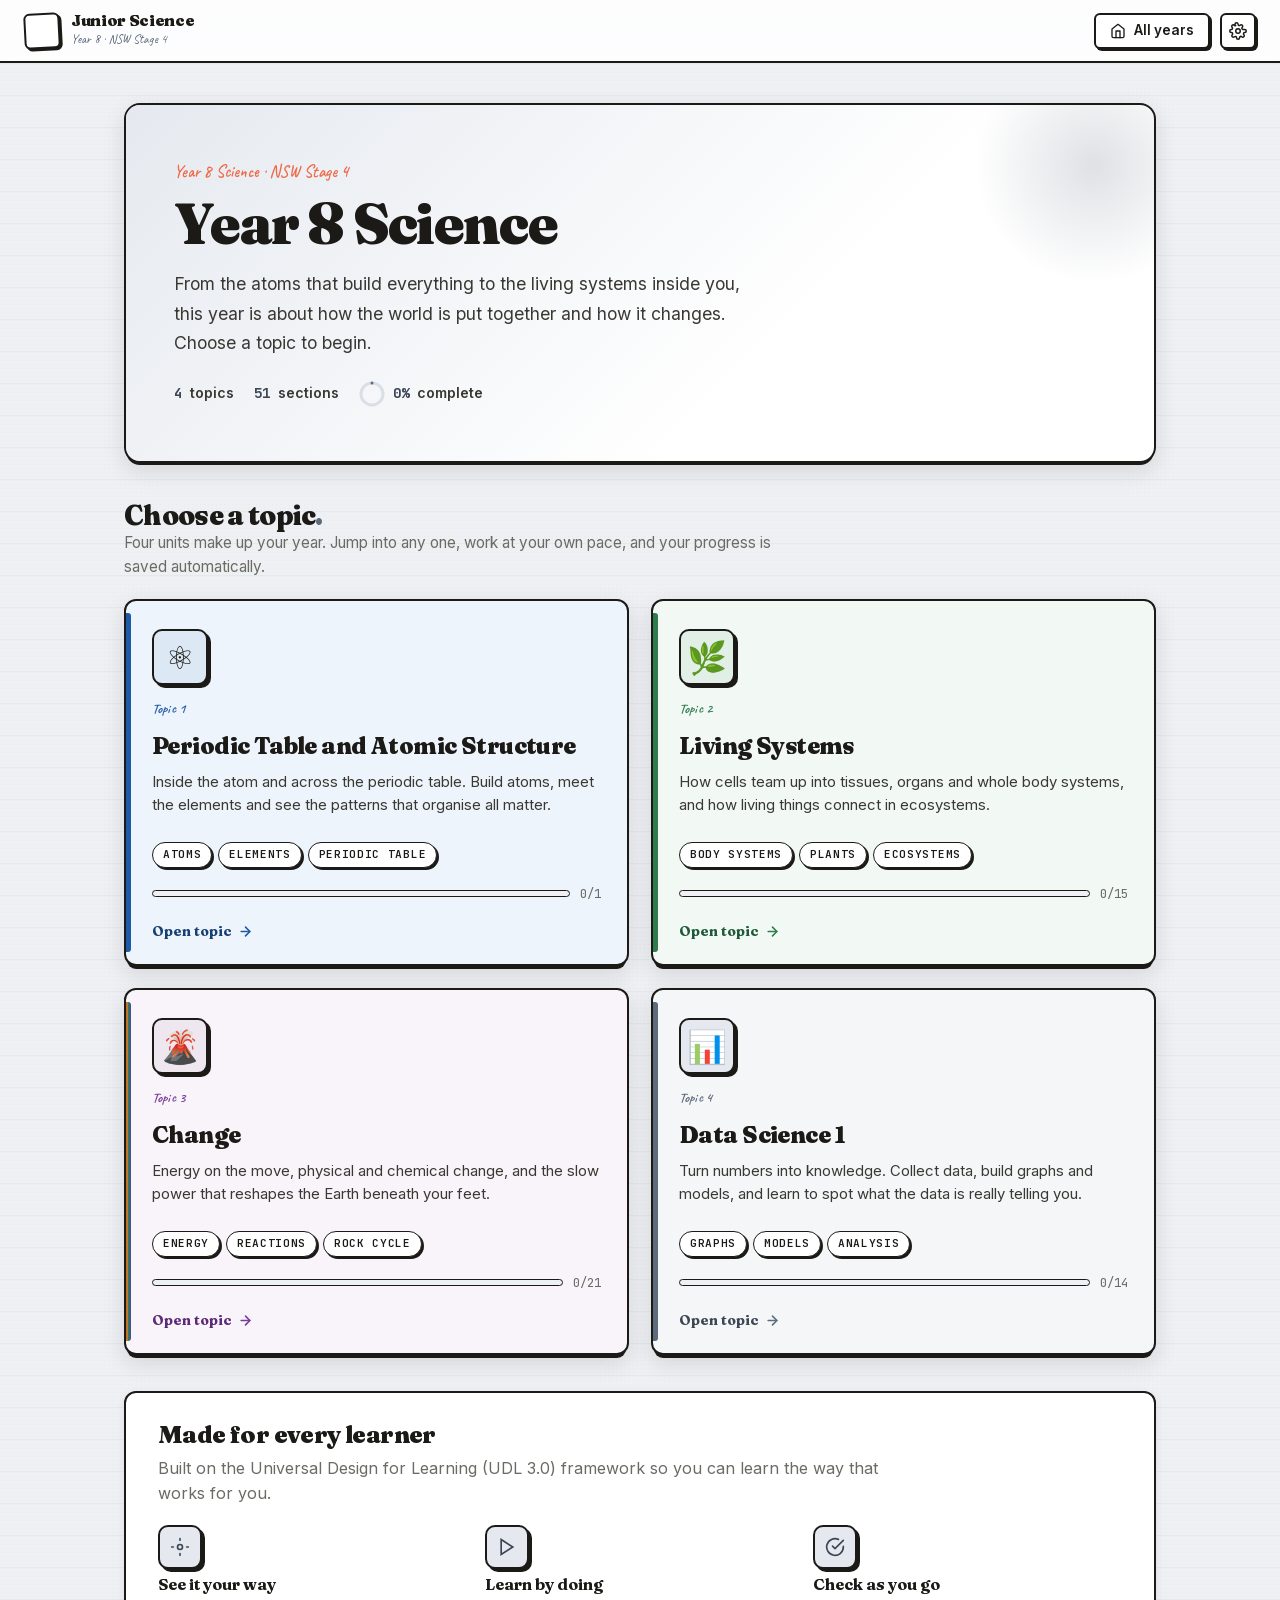
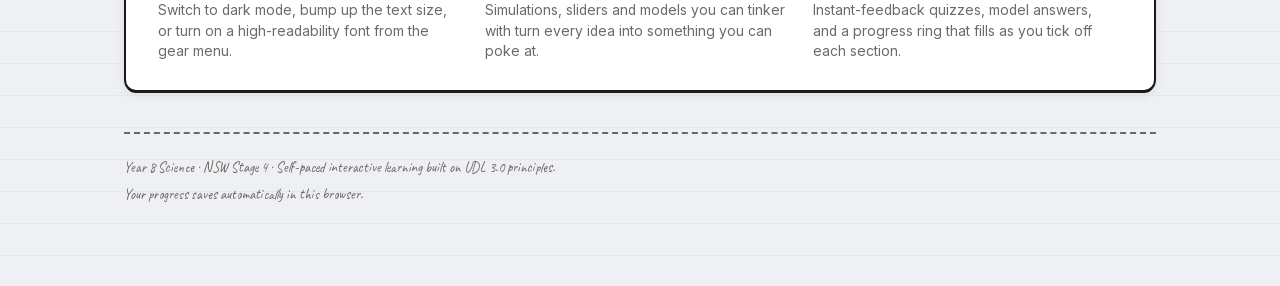
==== commit 0b1d258e: "Replace beige with science-branch colour palettes - New neutral (non-beige) surfaces; each topic pag" ====
--- a/index.html
+++ b/index.html
@@ -30,19 +30,19 @@
       topics: [
         { n: 1, kicker: "Topic 1", emoji: "⚛️", title: "Periodic Table and Atomic Structure", accent: "orange",
           blurb: "Inside the atom and across the periodic table. Build atoms, meet the elements and see the patterns that organise all matter.",
-          tags: ["Atoms", "Elements", "Periodic table"], href: "periodic-table/",
+          tags: ["Atoms", "Elements", "Periodic table"], href: "periodic-table/", branch: "chemistry",
           storageKey: "y8.periodictable", points: ["done"] },
         { n: 2, kicker: "Topic 2", emoji: "🌿", title: "Living Systems", accent: "emerald",
           blurb: "How cells team up into tissues, organs and whole body systems, and how living things connect in ecosystems.",
-          tags: ["Body systems", "Plants", "Ecosystems"], href: "living-systems/",
+          tags: ["Body systems", "Plants", "Ecosystems"], href: "living-systems/", branch: "biology",
           storageKey: "y8.livingsystems", points: ["5.1.1","5.1.2","5.1.3","5.1.4","5.1.5","5.1.6","5.2.1","5.2.2","5.3.1","5.3.2","5.3.3","5.3.4","5.3.5","5.3.6","5.4.1"] },
         { n: 3, kicker: "Topic 3", emoji: "🌋", title: "Change", accent: "amber",
           blurb: "Energy on the move, physical and chemical change, and the slow power that reshapes the Earth beneath your feet.",
-          tags: ["Energy", "Reactions", "Rock cycle"], href: "change/",
+          tags: ["Energy", "Reactions", "Rock cycle"], href: "change/", branch: "change",
           storageKey: "y8.change", points: ["7.1.1","7.1.2","7.1.3","7.1.4","7.1.5","7.1.6","7.1.7","7.2.1","7.2.2","7.2.3","7.2.4","7.3.1","7.3.2","7.3.3","7.3.4","7.3.5","7.3.6","7.3.7","7.3.8","7.3.9","7.4.1"] },
         { n: 4, kicker: "Topic 4", emoji: "📊", title: "Data Science 1", accent: "teal",
           blurb: "Turn numbers into knowledge. Collect data, build graphs and models, and learn to spot what the data is really telling you.",
-          tags: ["Graphs", "Models", "Analysis"], href: "data-science/",
+          tags: ["Graphs", "Models", "Analysis"], href: "data-science/", branch: "general",
           storageKey: "y8.datascience", points: ["8.1.1","8.1.2","8.1.3","8.2.1","8.2.2","8.2.3","8.2.4","8.3.1","8.3.2","8.4.1","8.4.2","8.4.3","8.4.4","8.5.1"] },
       ],
     });
--- a/shared/kit.css
+++ b/shared/kit.css
@@ -7,12 +7,12 @@
    ============================================================ */
 
 :root {
-  /* Surfaces (warm paper) */
-  --bg:            #ffffff;
-  --bg-2:          #f3ece0;
-  --paper:         #f7f1e3;
-  --card:          #f7f1e3;
-  --border:        #e3d9bf;
+  /* Surfaces (neutral by default; tinted per science branch via [data-branch]) */
+  --bg:            #eef0f3;
+  --bg-2:          #e6e9ef;
+  --paper:         #ffffff;
+  --card:          #ffffff;
+  --border:        #dadfe7;
   --border-strong: #1b1a17;
 
   /* Ink */
@@ -147,6 +147,50 @@
   --font-display: "Atkinson Hyperlegible", "Verdana", system-ui, sans-serif;
 }
 
+/* ============================================================
+   Science-branch palettes (sci-themed-resources schema).
+   `data-branch` on <html> tints the whole topic page; `.branch-*`
+   tints individual topic cards on the neutral hub.
+   Accent applies in light + dark; surface tints apply in light mode only
+   (dark mode keeps its own dark scheme, branch identity via accent).
+   ============================================================ */
+[data-branch="biology"]       { --accent:#2f7d4f; --accent-deep:#1f5a38; --accent-soft:#e2efe6; }
+[data-branch="chemistry"]     { --accent:#1f5aa6; --accent-deep:#163f73; --accent-soft:#dde8f5; }
+[data-branch="physics"]       { --accent:#a8680c; --accent-deep:#7c4e08; --accent-soft:#f6ebd4; }
+[data-branch="earth-space"]   { --accent:#4b46a8; --accent-deep:#322a7a; --accent-soft:#e6e4f5; }
+[data-branch="environmental"] { --accent:#0f766e; --accent-deep:#0a574f; --accent-soft:#d9ebe8; }
+[data-branch="general"]       { --accent:#5d6b7d; --accent-deep:#3c4655; --accent-soft:#e5e9ef; }
+[data-branch="change"]        { --accent:#7a3a9b; --accent-deep:#5d2a78; --accent-soft:#efe7f0;
+  --rainbow:linear-gradient(90deg,#d44d36,#c98a16,#357d40,#2a64a4,#6d3490); }
+
+[data-theme="light"][data-branch="biology"]       { --bg:#eef4f0; --bg-2:#e1ece5; --border:#d8e5dd; }
+[data-theme="light"][data-branch="chemistry"]     { --bg:#eaf0f7; --bg-2:#dde7f3; --border:#d0dcee; }
+[data-theme="light"][data-branch="physics"]       { --bg:#f3f2ee; --bg-2:#ece8df; --border:#e3ded1; }
+[data-theme="light"][data-branch="earth-space"]   { --bg:#eeeef8; --bg-2:#e2e2f2; --border:#d5d5ee; }
+[data-theme="light"][data-branch="environmental"] { --bg:#e8f2f0; --bg-2:#d8e9e5; --border:#cadfd9; }
+[data-theme="light"][data-branch="general"]       { --bg:#eef0f3; --bg-2:#e6e9ef; --border:#dadfe7; }
+[data-theme="light"][data-branch="change"]        { --bg:#f5f2f6; --bg-2:#ece6ee; --border:#e2d8e6; }
+
+/* Hub topic cards: branch accent + a faint branch wash (neutral hub page) */
+.hub-card.branch-biology       { --accent:#2f7d4f; --accent-deep:#1f5a38; --accent-soft:#e2efe6; background:#f2f8f4; }
+.hub-card.branch-chemistry     { --accent:#1f5aa6; --accent-deep:#163f73; --accent-soft:#dde8f5; background:#eef4fb; }
+.hub-card.branch-physics       { --accent:#a8680c; --accent-deep:#7c4e08; --accent-soft:#f6ebd4; background:#faf6ec; }
+.hub-card.branch-earth-space   { --accent:#4b46a8; --accent-deep:#322a7a; --accent-soft:#e6e4f5; background:#f3f2fc; }
+.hub-card.branch-environmental { --accent:#0f766e; --accent-deep:#0a574f; --accent-soft:#d9ebe8; background:#eef6f4; }
+.hub-card.branch-general       { --accent:#5d6b7d; --accent-deep:#3c4655; --accent-soft:#e5e9ef; background:#f4f6f8; }
+.hub-card.branch-change        { --accent:#7a3a9b; --accent-deep:#5d2a78; --accent-soft:#efe7f0; background:#f8f4f9;
+  --rainbow:linear-gradient(90deg,#d44d36,#c98a16,#357d40,#2a64a4,#6d3490); }
+[data-theme="dark"] .hub-card[class*="branch-"] { background: var(--card); }
+
+/* Rainbow accents for Year 8 "Change" (spans energy, reactions, geology) */
+[data-branch="change"] .btn-accent { background: var(--rainbow); }
+[data-branch="change"] .btn-accent:hover { background: var(--rainbow); filter: brightness(0.95); }
+[data-branch="change"] .progressbar > div { background: var(--rainbow) !important; }
+[data-branch="change"] .dp-id { background: var(--rainbow); color: #fff; }
+[data-branch="change"] .topic-head::before { content:""; position:absolute; left:0; right:0; top:0; height:6px; background: var(--rainbow); }
+.hub-card.branch-change .stripe { background: var(--rainbow) !important; }
+.hub-card.branch-change .bar > div { background: var(--rainbow) !important; }
+
 /* ============================================================ Base */
 * { box-sizing: border-box; }
 html, body {
@@ -192,8 +236,8 @@
   border-radius: 8px;
   border: 2px solid var(--ink);
   display: flex; align-items: center; justify-content: center;
-  background: #d99e1e;
-  color: var(--ink);
+  background: var(--accent);
+  color: #fff;
   font-family: var(--font-display);
   font-weight: 800;
   flex-shrink: 0;
@@ -435,6 +479,8 @@
 .interactive-label::before { content: ""; width: 6px; height: 6px; border-radius: 50%; background: white; box-shadow: 0 0 0 2px rgba(255,255,255,0.35); }
 .interactive-title { font-family: var(--font-display); font-size: 1.2rem; margin: 6px 0 2px; font-weight: 700; }
 .interactive-sub { font-size: 0.9rem; color: var(--ink-muted); margin-bottom: 14px; }
+.interactive-takeaway { margin-top: 16px; padding: 12px 14px; border-radius: 11px; background: var(--accent-soft); border-left: 4px solid var(--accent-deep); font-size: 0.92rem; }
+.interactive-takeaway strong { color: var(--accent-deep); }
 
 /* Controls */
 .ctrl-row { display: flex; flex-wrap: wrap; gap: 14px; align-items: center; margin: 10px 0; }
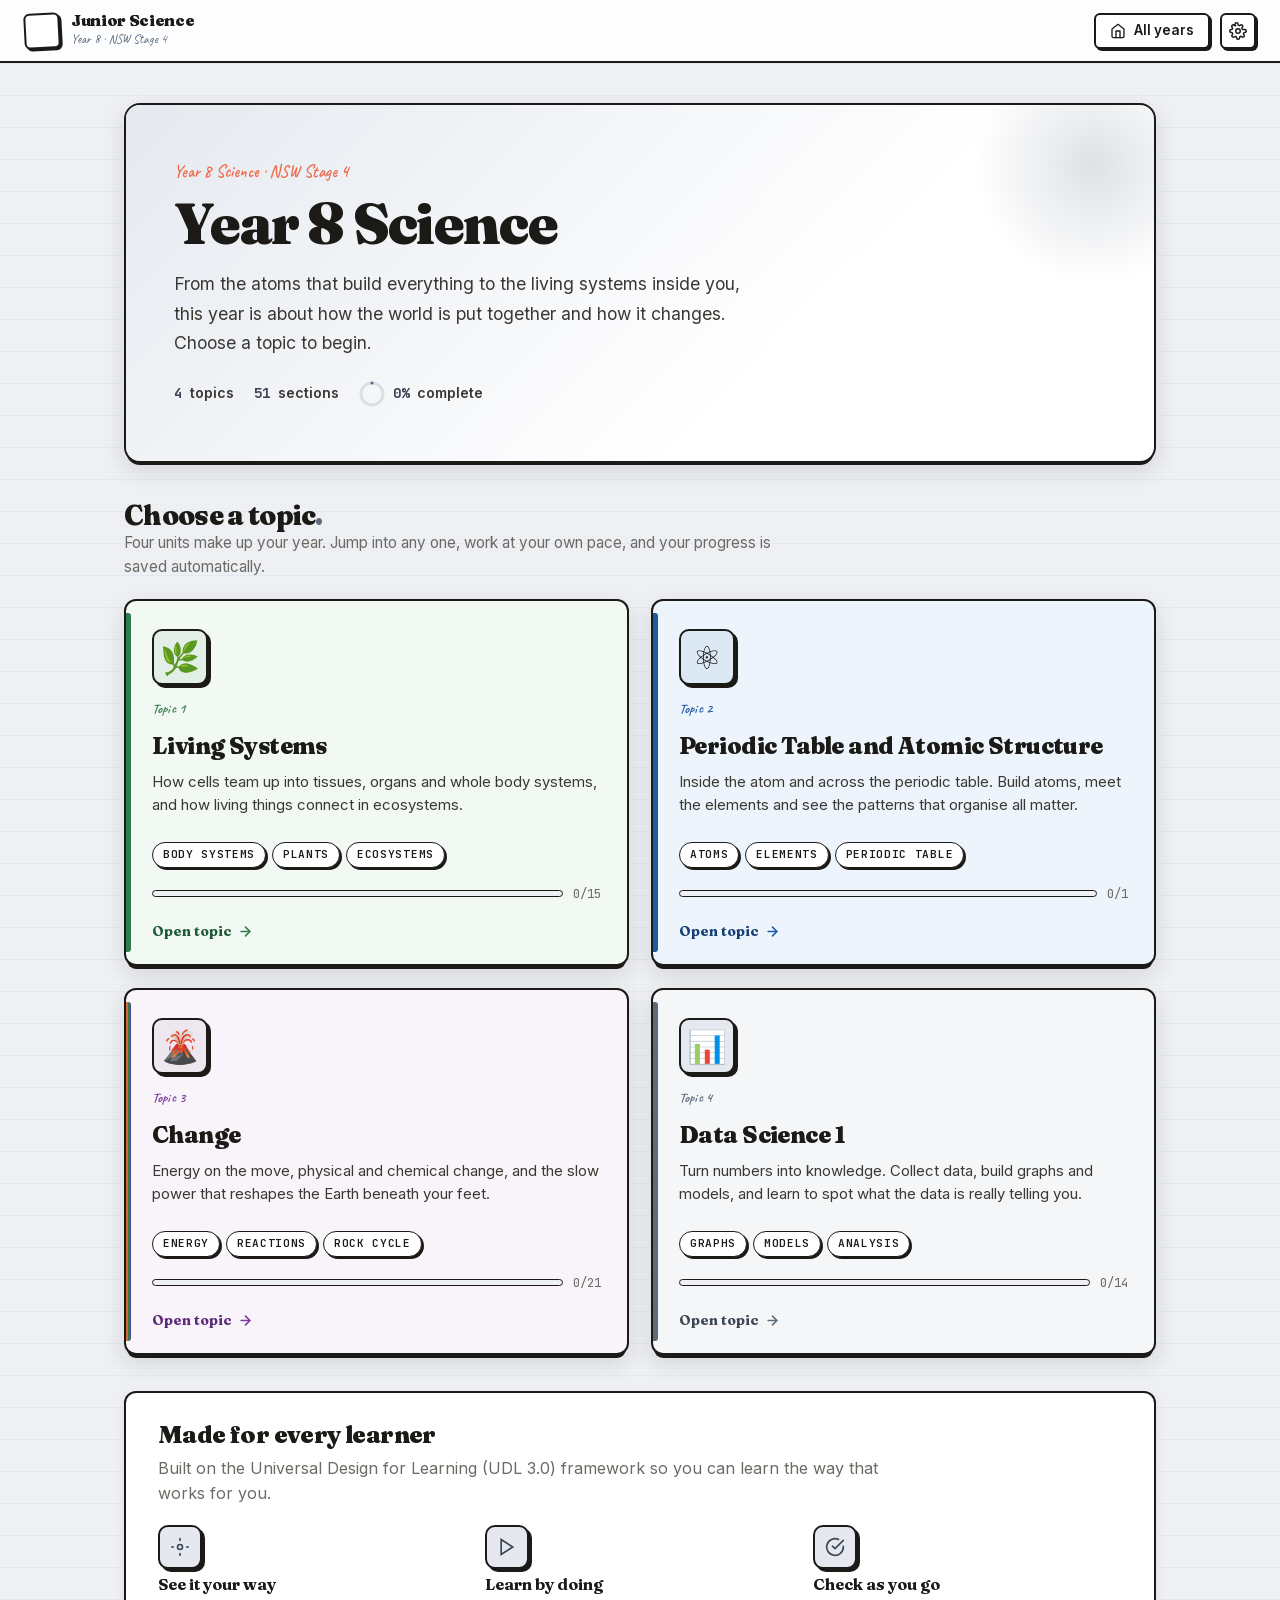
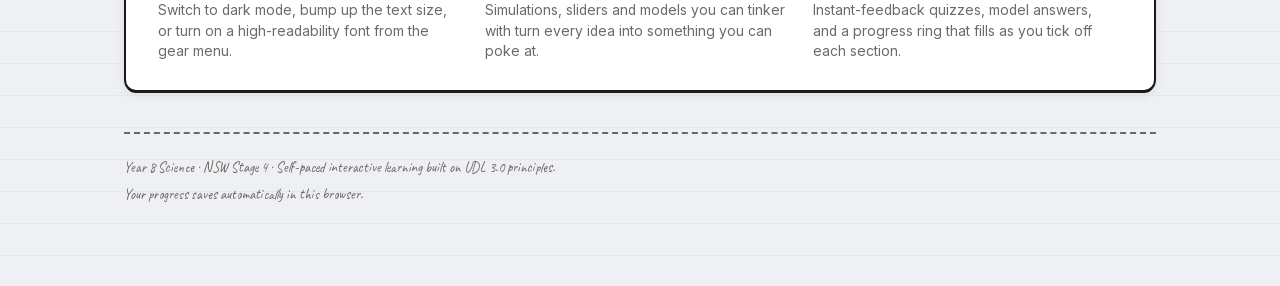
==== commit 874c0974: "Reorder hub topics to NESA syllabus order (Living Systems before Periodic Table) Co-Authored-By: Cla" ====
--- a/index.html
+++ b/index.html
@@ -28,14 +28,14 @@
       title: "Year 8 Science",
       lede: "From the atoms that build everything to the living systems inside you, this year is about how the world is put together and how it changes. Choose a topic to begin.",
       topics: [
-        { n: 1, kicker: "Topic 1", emoji: "⚛️", title: "Periodic Table and Atomic Structure", accent: "orange",
+        { n: 1, kicker: "Topic 1", emoji: "🌿", title: "Living Systems", accent: "emerald",
+          blurb: "How cells team up into tissues, organs and whole body systems, and how living things connect in ecosystems.",
+          tags: ["Body systems", "Plants", "Ecosystems"], href: "living-systems/", branch: "biology",
+          storageKey: "y8.livingsystems", points: ["5.1.1","5.1.2","5.1.3","5.1.4","5.1.5","5.1.6","5.2.1","5.2.2","5.3.1","5.3.2","5.3.3","5.3.4","5.3.5","5.3.6","5.4.1"] },
+        { n: 2, kicker: "Topic 2", emoji: "⚛️", title: "Periodic Table and Atomic Structure", accent: "orange",
           blurb: "Inside the atom and across the periodic table. Build atoms, meet the elements and see the patterns that organise all matter.",
           tags: ["Atoms", "Elements", "Periodic table"], href: "periodic-table/", branch: "chemistry",
           storageKey: "y8.periodictable", points: ["done"] },
-        { n: 2, kicker: "Topic 2", emoji: "🌿", title: "Living Systems", accent: "emerald",
-          blurb: "How cells team up into tissues, organs and whole body systems, and how living things connect in ecosystems.",
-          tags: ["Body systems", "Plants", "Ecosystems"], href: "living-systems/", branch: "biology",
-          storageKey: "y8.livingsystems", points: ["5.1.1","5.1.2","5.1.3","5.1.4","5.1.5","5.1.6","5.2.1","5.2.2","5.3.1","5.3.2","5.3.3","5.3.4","5.3.5","5.3.6","5.4.1"] },
         { n: 3, kicker: "Topic 3", emoji: "🌋", title: "Change", accent: "amber",
           blurb: "Energy on the move, physical and chemical change, and the slow power that reshapes the Earth beneath your feet.",
           tags: ["Energy", "Reactions", "Rock cycle"], href: "change/", branch: "change",
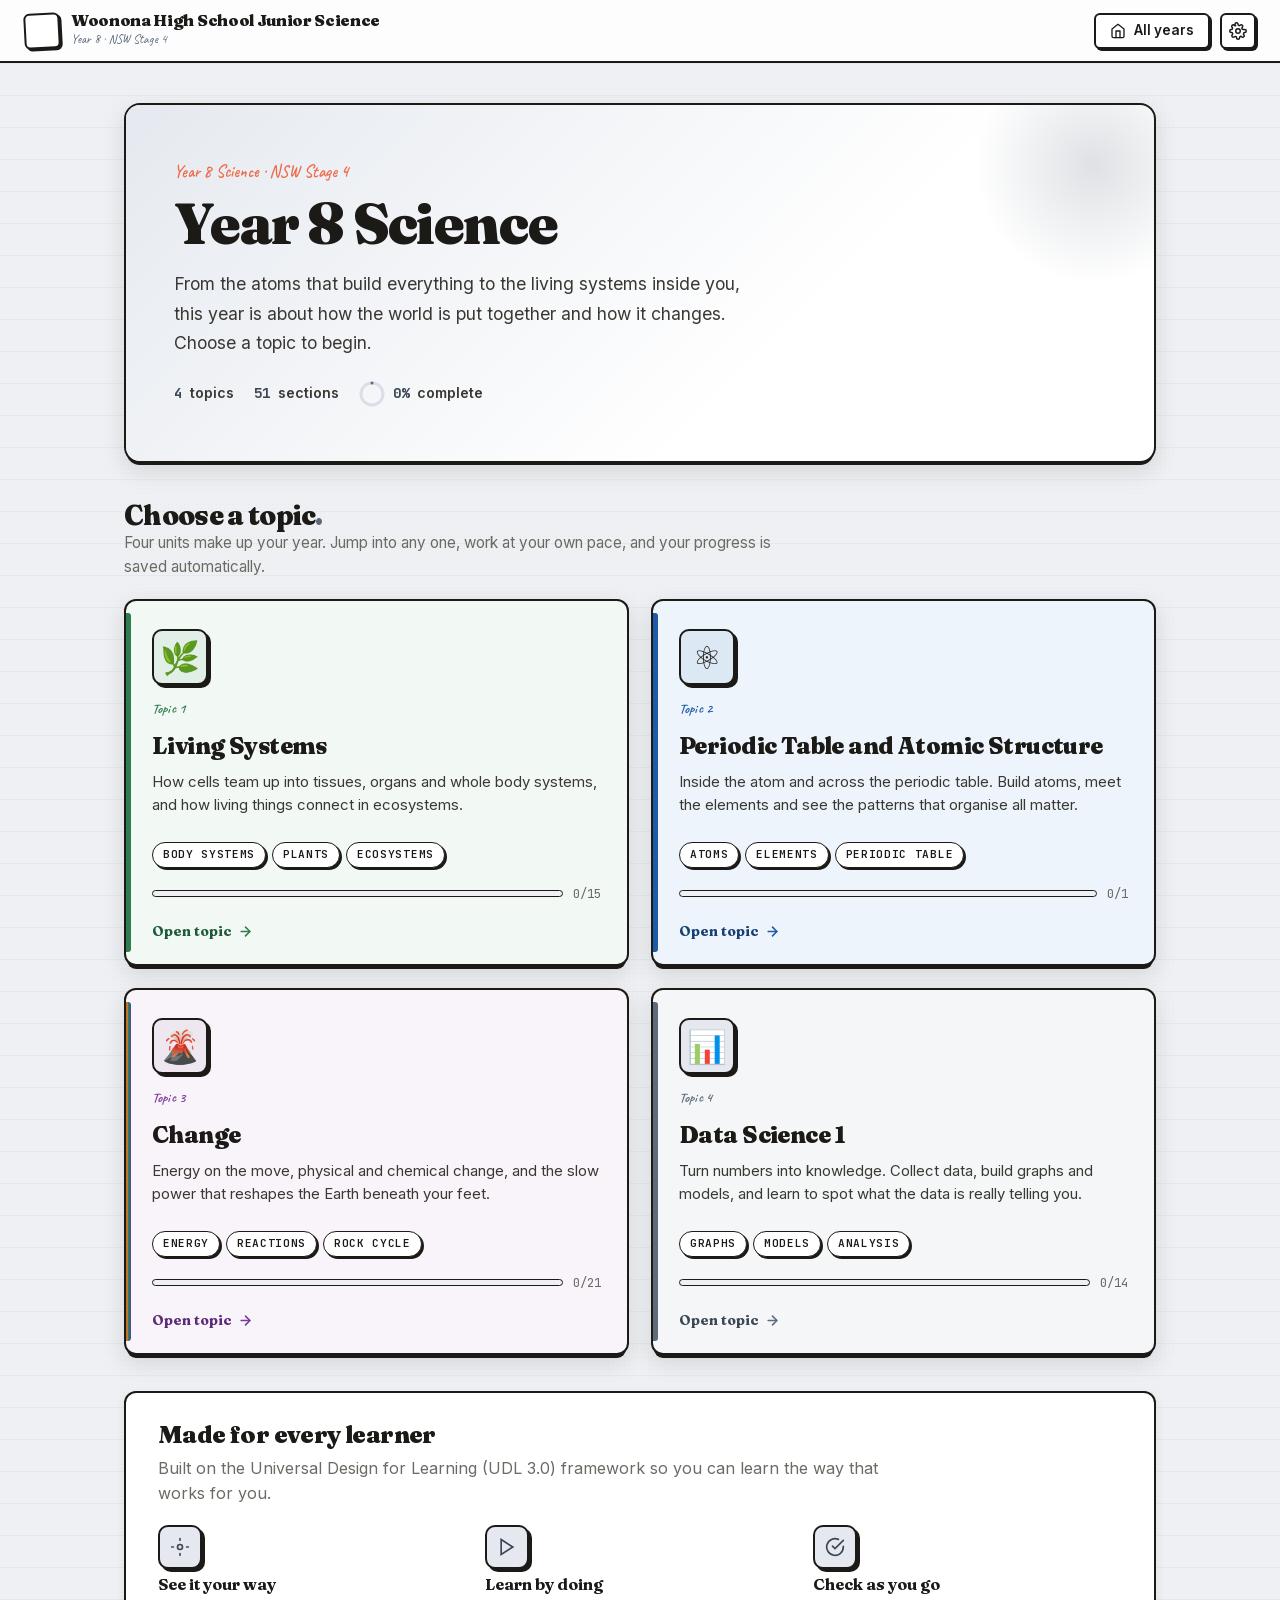
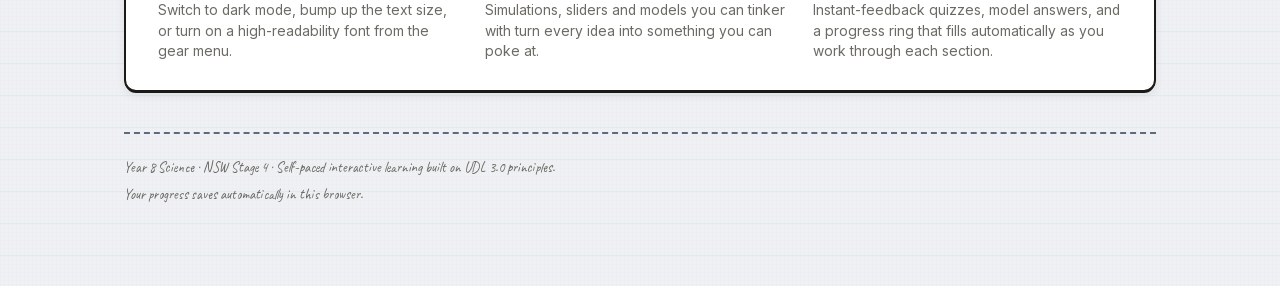
==== commit 3257955a: "Auto-complete progress + PNG completion certificate; rename hub to Woonona High School Junior Scienc" ====
--- a/index.html
+++ b/index.html
@@ -24,7 +24,7 @@
   <script type="text/babel">
     mountYearHub({
       year: 8, stage: 4, accent: "violet",
-      schoolTitle: "Junior Science", syllabus: "NSW Stage 4",
+      schoolTitle: "Woonona High School Junior Science", syllabus: "NSW Stage 4",
       title: "Year 8 Science",
       lede: "From the atoms that build everything to the living systems inside you, this year is about how the world is put together and how it changes. Choose a topic to begin.",
       topics: [
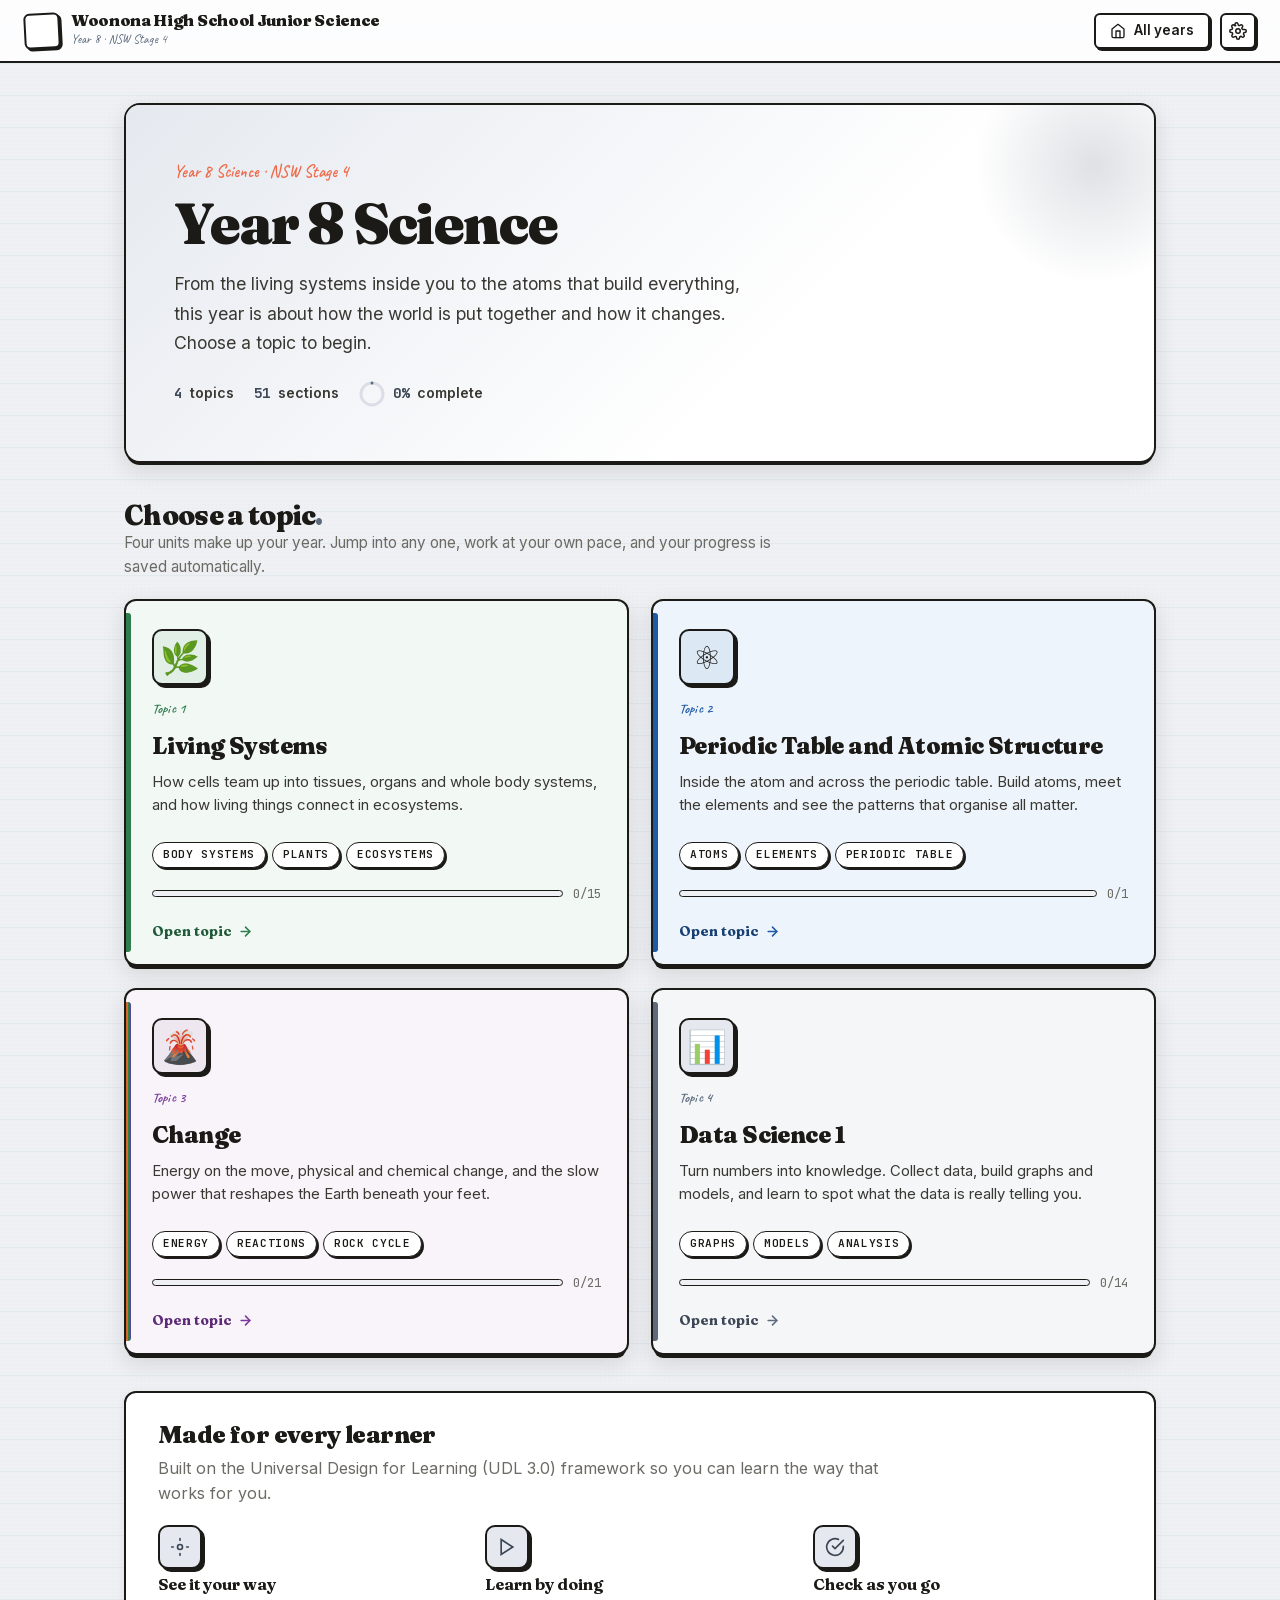
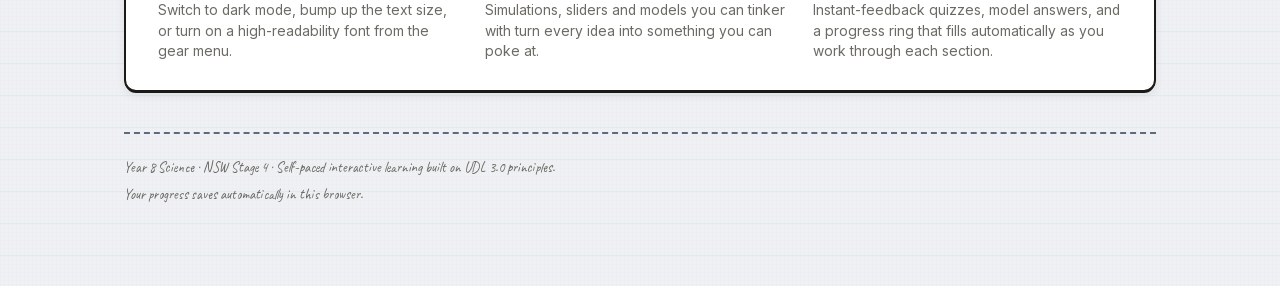
==== commit 94061611: "Content audit: fix science errors, interactive bugs and accessibility Full pass over every topic (fa" ====
--- a/index.html
+++ b/index.html
@@ -4,7 +4,7 @@
   <meta charset="utf-8"/>
   <meta name="viewport" content="width=device-width, initial-scale=1"/>
   <title>Year 8 Science · NSW Stage 4</title>
-  <meta name="description" content="Interactive Year 8 Science: Periodic Table and Atomic Structure, Living Systems, Change, and Data Science."/>
+  <meta name="description" content="Interactive Year 8 Science: Living Systems, Periodic Table and Atomic Structure, Change, and Data Science."/>
   <link rel="stylesheet" href="shared/kit.css"/>
   <link rel="stylesheet" href="shared/hub.css"/>
 </head>
@@ -26,7 +26,7 @@
       year: 8, stage: 4, accent: "violet",
       schoolTitle: "Woonona High School Junior Science", syllabus: "NSW Stage 4",
       title: "Year 8 Science",
-      lede: "From the atoms that build everything to the living systems inside you, this year is about how the world is put together and how it changes. Choose a topic to begin.",
+      lede: "From the living systems inside you to the atoms that build everything, this year is about how the world is put together and how it changes. Choose a topic to begin.",
       topics: [
         { n: 1, kicker: "Topic 1", emoji: "🌿", title: "Living Systems", accent: "emerald",
           blurb: "How cells team up into tissues, organs and whole body systems, and how living things connect in ecosystems.",
--- a/shared/kit.css
+++ b/shared/kit.css
@@ -218,7 +218,9 @@
 .formula sub, sub.f { font-size: 0.7em; }
 img { max-width: 100%; }
 ::selection { background: var(--accent-soft); color: var(--ink); }
-:focus-visible { outline: 2.5px solid var(--accent); outline-offset: 2px; border-radius: 4px; }
+:focus-visible { outline: 2.5px solid var(--accent); outline-offset: 2px; }
+/* the range input sets outline:none (more specific than :focus-visible), so restore a keyboard focus ring */
+input[type="range"]:focus-visible { outline: 2.5px solid var(--accent); outline-offset: 4px; }
 
 /* ============================================================ App shell (topbar layout) */
 .app { min-height: 100vh; display: flex; flex-direction: column; }
@@ -246,7 +248,7 @@
 }
 .brand-mark:hover { transform: rotate(-6deg) scale(1.06); }
 .brand-title { font-family: var(--font-display); font-size: 1.12rem; font-weight: 700; line-height: 1.05; }
-.brand-sub { font-family: var(--font-hand); font-size: 0.95rem; color: #ef6b4b; letter-spacing: 0; text-transform: none; }
+.brand-sub { font-family: var(--font-hand); font-size: 0.95rem; color: #c4471c; letter-spacing: 0; text-transform: none; }
 
 .tabs { display: flex; gap: 4px; align-items: center; flex: 1; overflow-x: auto; scrollbar-width: none; }
 .tabs::-webkit-scrollbar { display: none; }
@@ -286,7 +288,8 @@
   border: 2px solid var(--ink);
   border-radius: var(--r-lg);
   box-shadow: var(--shadow-3);
-  padding: 14px; width: 290px;
+  padding: 14px; width: 290px; max-width: calc(100vw - 16px);
+  max-height: calc(100vh - 90px); overflow-y: auto;
   display: flex; flex-direction: column; gap: 12px;
 }
 .settings-row { display: flex; align-items: center; justify-content: space-between; gap: 10px; }
@@ -401,6 +404,20 @@
 }
 .callout.success h4 { color: var(--green-deep); }
 [data-theme="dark"] .callout { background: rgba(255,255,255,0.04); }
+
+/* Dark-mode contrast: the "-deep" accent shades are tuned for light surfaces,
+   so text that uses them on a dark card/callout is lifted to a lighter tint. */
+[data-theme="dark"] .brand-sub { color: #ef6b4b; }
+[data-theme="dark"] .callout h4 { color: var(--ink); }
+[data-theme="dark"] .gloss-entry dt,
+[data-theme="dark"] .dp-body a:not(.btn),
+[data-theme="dark"] .term:hover,
+[data-theme="dark"] .itab.active,
+[data-theme="dark"] .seg-toggle button.on,
+[data-theme="dark"] .ctrl label .val,
+[data-theme="dark"] .stat .stat-val,
+[data-theme="dark"] .tl-year,
+[data-theme="dark"] .tab.active .tab-id { color: color-mix(in srgb, var(--accent) 45%, #ffffff); }
 
 /* ============================================================ Glossary terms */
 .term { border-bottom: 1.5px dashed var(--accent-deep); cursor: help; position: relative; color: inherit;
@@ -647,6 +664,17 @@
 
 /* ============================================================ Responsive */
 @media (max-width: 760px) {
+  /* topbar: keep brand + 4 icon buttons on one line on phones / small windows */
+  .topbar { padding: 8px 12px; gap: 8px; }
+  .topbar .brand { min-width: 0; flex: 1; }
+  .topbar .brand > div { min-width: 0; }
+  .topbar .brand-title { overflow: hidden; text-overflow: ellipsis; white-space: nowrap; }
+  .topbar .brand-sub { display: none; }
+  .topbar-actions { gap: 6px; flex-shrink: 0; }
+  .settings-pop { position: fixed; top: 60px; right: 8px; left: 8px; width: auto; max-width: none; }
+  /* glossary pop-ups: pin to the bottom of the screen so they never run off an edge */
+  .term-pop { position: fixed; left: 50%; bottom: 14px; top: auto; transform: translateX(-50%); width: min(92vw, 360px); min-width: 0; max-width: none; font-size: 0.9rem; }
+  .term-pop::after { display: none; }
   .tabs { display: none; }
   .mobile-only { display: flex; }
   .grid-2, .grid-3 { grid-template-columns: 1fr; }
--- a/shared/hub.css
+++ b/shared/hub.css
@@ -400,6 +400,11 @@
 
 /* ---- Responsive ---- */
 @media (max-width: 760px) {
+  /* top bar: let the long school title shrink instead of pushing the buttons off-screen */
+  .hub-top { padding: 10px 12px; gap: 8px; }
+  .hub-top .brand { min-width: 0; flex: 1; }
+  .hub-top .brand > div { min-width: 0; }
+  .hub-top .brand-title { overflow: hidden; text-overflow: ellipsis; white-space: nowrap; }
   .hub-grid { grid-template-columns: 1fr; }
   .hub-feature-grid { grid-template-columns: 1fr; }
   .hub-hero { padding: 36px 22px; }
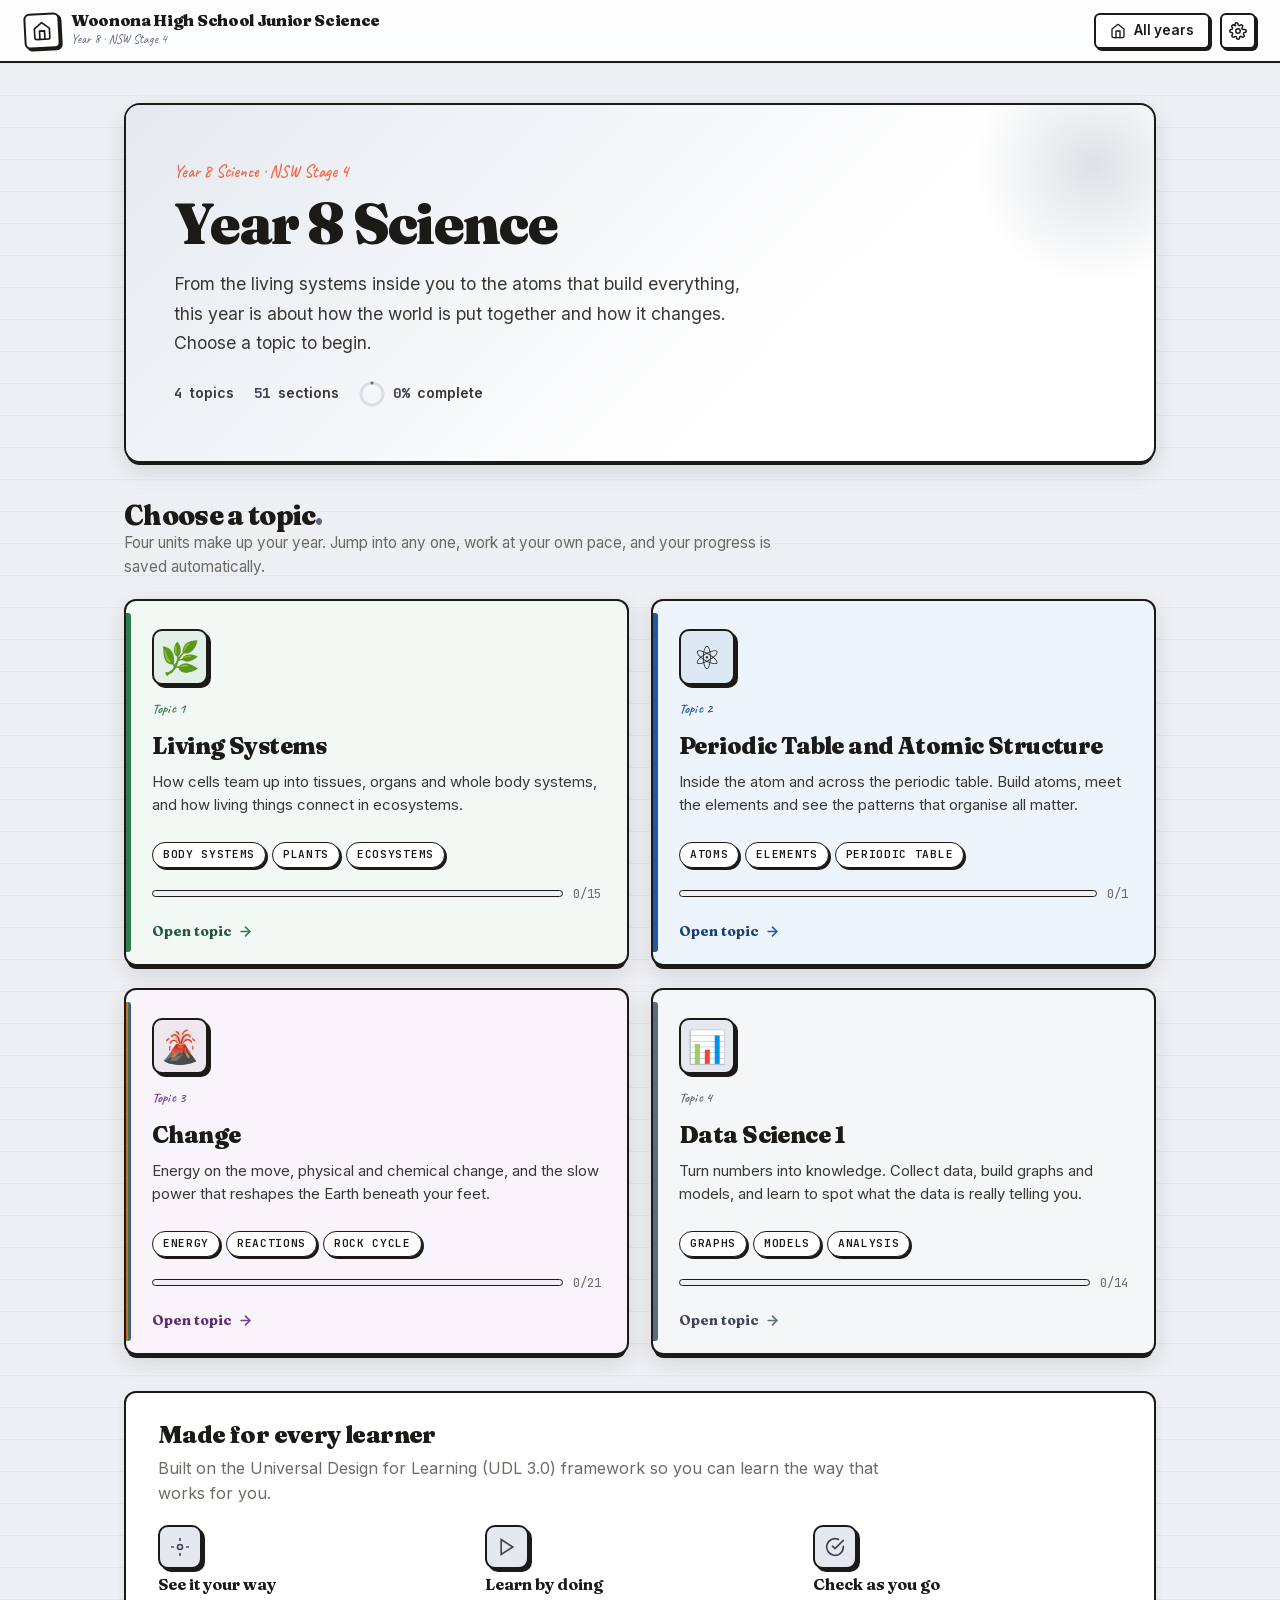
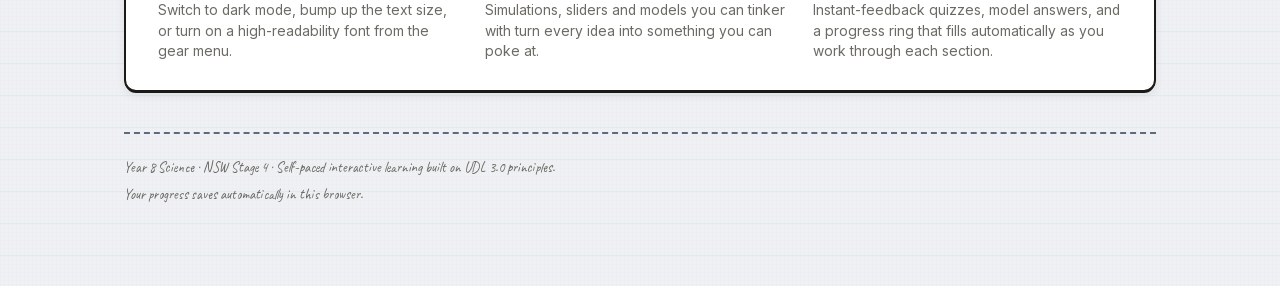
==== commit 9f5a391c: "Deep audit: fix wrong figures and images, science and quiz checks, dark-mode kit fixes Every image c" ====
--- a/index.html
+++ b/index.html
@@ -3,6 +3,7 @@
 <head>
   <meta charset="utf-8"/>
   <meta name="viewport" content="width=device-width, initial-scale=1"/>
+  <link rel="icon" href="data:,"/>
   <title>Year 8 Science · NSW Stage 4</title>
   <meta name="description" content="Interactive Year 8 Science: Living Systems, Periodic Table and Atomic Structure, Change, and Data Science."/>
   <link rel="stylesheet" href="shared/kit.css"/>
@@ -18,10 +19,9 @@
   </div>
   <script src="shared/vendor/react.production.min.js"></script>
   <script src="shared/vendor/react-dom.production.min.js"></script>
-  <script src="shared/vendor/babel.min.js"></script>
-  <script type="text/babel" src="shared/kit.jsx"></script>
-  <script type="text/babel" src="shared/hub.jsx"></script>
-  <script type="text/babel">
+  <script src="shared/kit.js"></script>
+  <script src="shared/hub.js"></script>
+  <script>
     mountYearHub({
       year: 8, stage: 4, accent: "violet",
       schoolTitle: "Woonona High School Junior Science", syllabus: "NSW Stage 4",
--- a/shared/kit.css
+++ b/shared/kit.css
@@ -417,7 +417,19 @@
 [data-theme="dark"] .ctrl label .val,
 [data-theme="dark"] .stat .stat-val,
 [data-theme="dark"] .tl-year,
-[data-theme="dark"] .tab.active .tab-id { color: color-mix(in srgb, var(--accent) 45%, #ffffff); }
+[data-theme="dark"] .tab.active .tab-id,
+[data-theme="dark"] .sec-open,
+[data-theme="dark"] .hub-card .open-row,
+[data-theme="dark"] .hub-hero .hub-meta .m b,
+[data-theme="dark"] .hub-card .hub-card-num,
+[data-theme="dark"] .interactive-takeaway strong { color: color-mix(in srgb, var(--accent) 45%, #ffffff); }
+/* --accent-soft is a light pastel in every theme; boxes that put body text
+   (var(--ink), light in dark mode) on it get a dark accent tint instead. */
+[data-theme="dark"] .interactive-takeaway,
+[data-theme="dark"] .model-answer,
+[data-theme="dark"] .drop-zone.over { background: color-mix(in srgb, var(--accent) 22%, var(--card)); }
+[data-theme="dark"] .hub-hero::before { background: linear-gradient(135deg, color-mix(in srgb, var(--accent) 22%, var(--card)) 0%, transparent 65%); }
+[data-theme="dark"] ::selection { background: color-mix(in srgb, var(--accent) 45%, var(--card)); }
 
 /* ============================================================ Glossary terms */
 .term { border-bottom: 1.5px dashed var(--accent-deep); cursor: help; position: relative; color: inherit;
@@ -475,6 +487,8 @@
 .btn-sm { padding: 6px 13px; font-size: 0.82rem; }
 .btn:disabled { opacity: 0.45; cursor: not-allowed; }
 
+button.card { color: var(--ink); }
+.sec-open { color: var(--accent-deep); }
 .card {
   background: var(--card);
   border: 2px solid var(--ink);
--- a/shared/hub.css
+++ b/shared/hub.css
@@ -34,6 +34,7 @@
   border-radius: var(--r-sm);
   display: flex; align-items: center; justify-content: center;
   background: var(--paper);
+  color: var(--ink);
   box-shadow: 2px 2px 0 var(--ink);
 }
 .hub-top .brand-title {
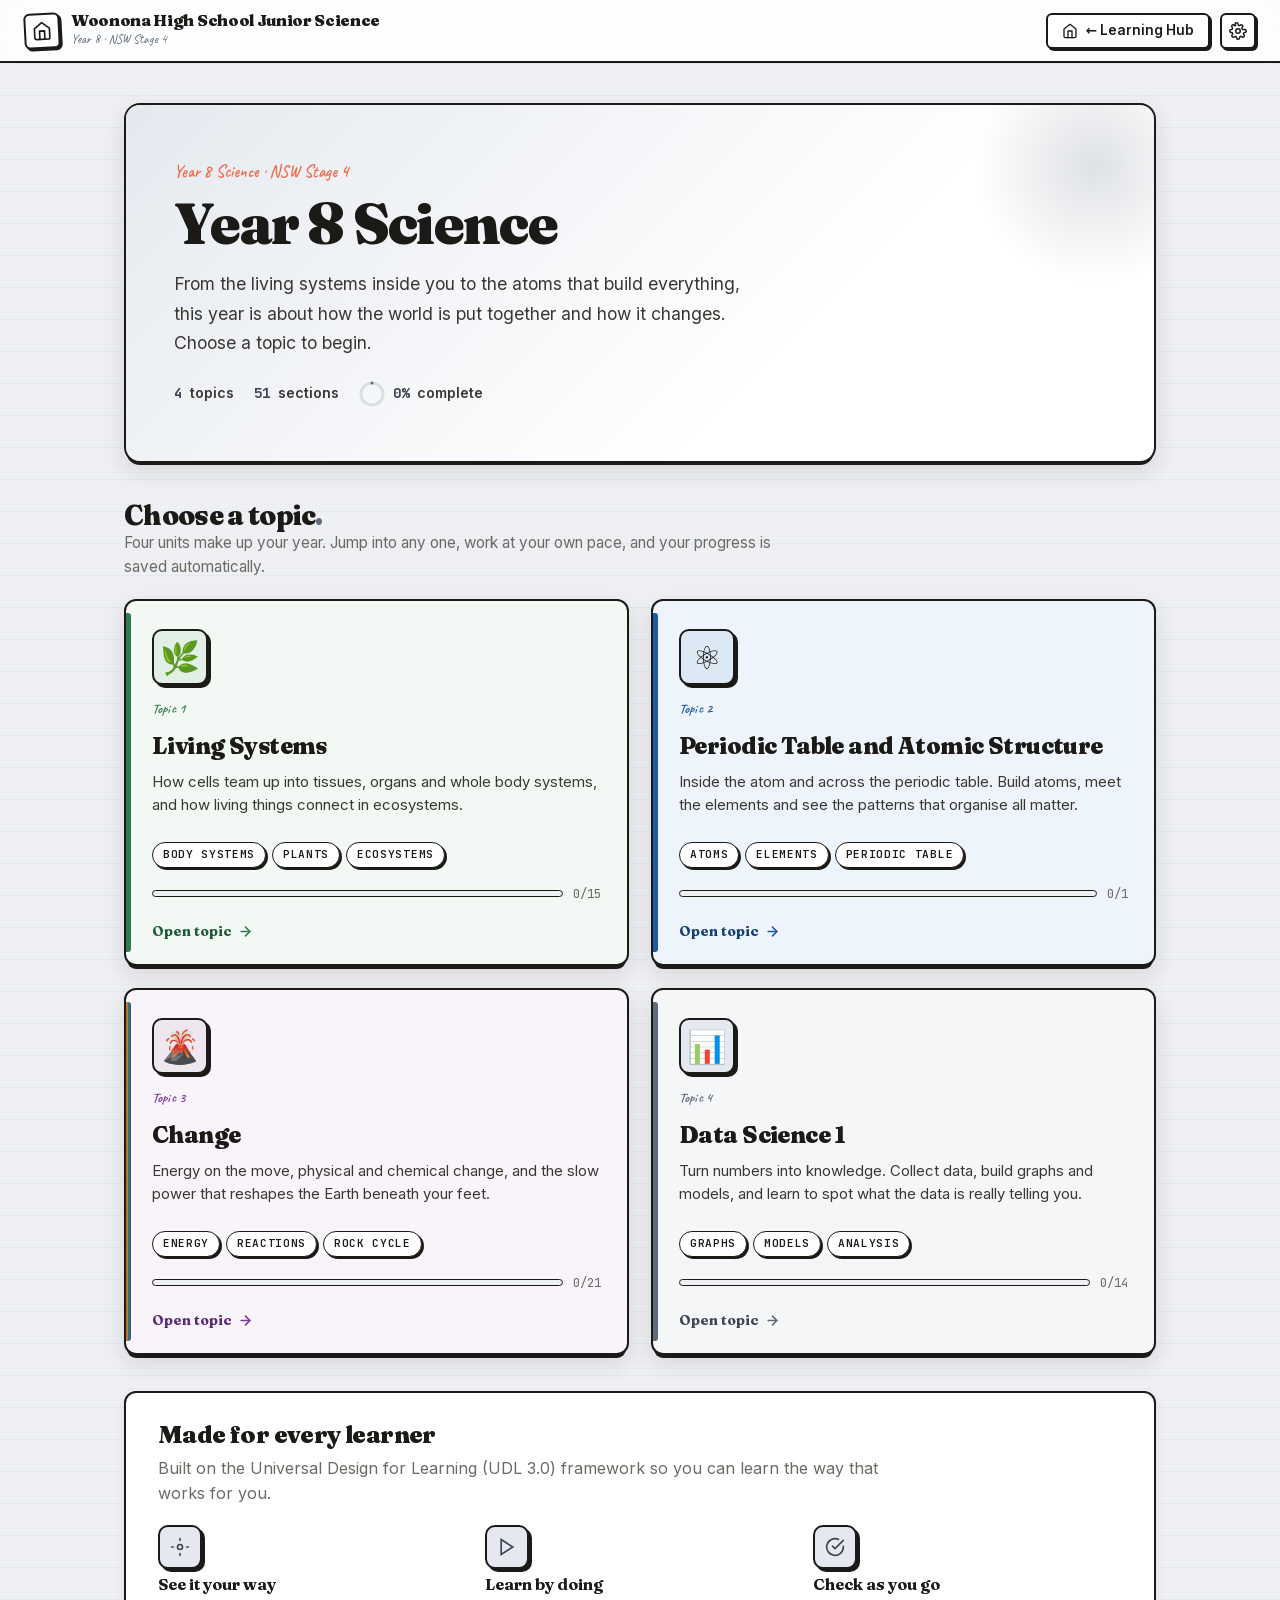
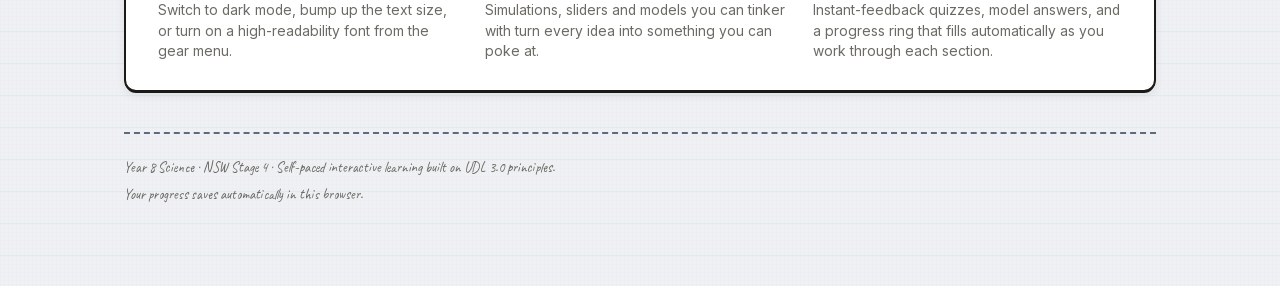
==== commit c4c9fed0: "Relabel home link to Learning Hub, en-AU, favicon The top-bar back link now goes to the Learning Hub" ====
--- a/index.html
+++ b/index.html
@@ -1,9 +1,9 @@
 <!doctype html>
-<html lang="en" data-theme="light" data-size="md" data-dyslexic="false">
+<html lang="en-AU" data-theme="light" data-size="md" data-dyslexic="false">
 <head>
   <meta charset="utf-8"/>
   <meta name="viewport" content="width=device-width, initial-scale=1"/>
-  <link rel="icon" href="data:,"/>
+  <link rel="icon" href="https://irvincisneros-png.github.io/assets/favicon.svg" type="image/svg+xml"/>
   <title>Year 8 Science · NSW Stage 4</title>
   <meta name="description" content="Interactive Year 8 Science: Living Systems, Periodic Table and Atomic Structure, Change, and Data Science."/>
   <link rel="stylesheet" href="shared/kit.css"/>
